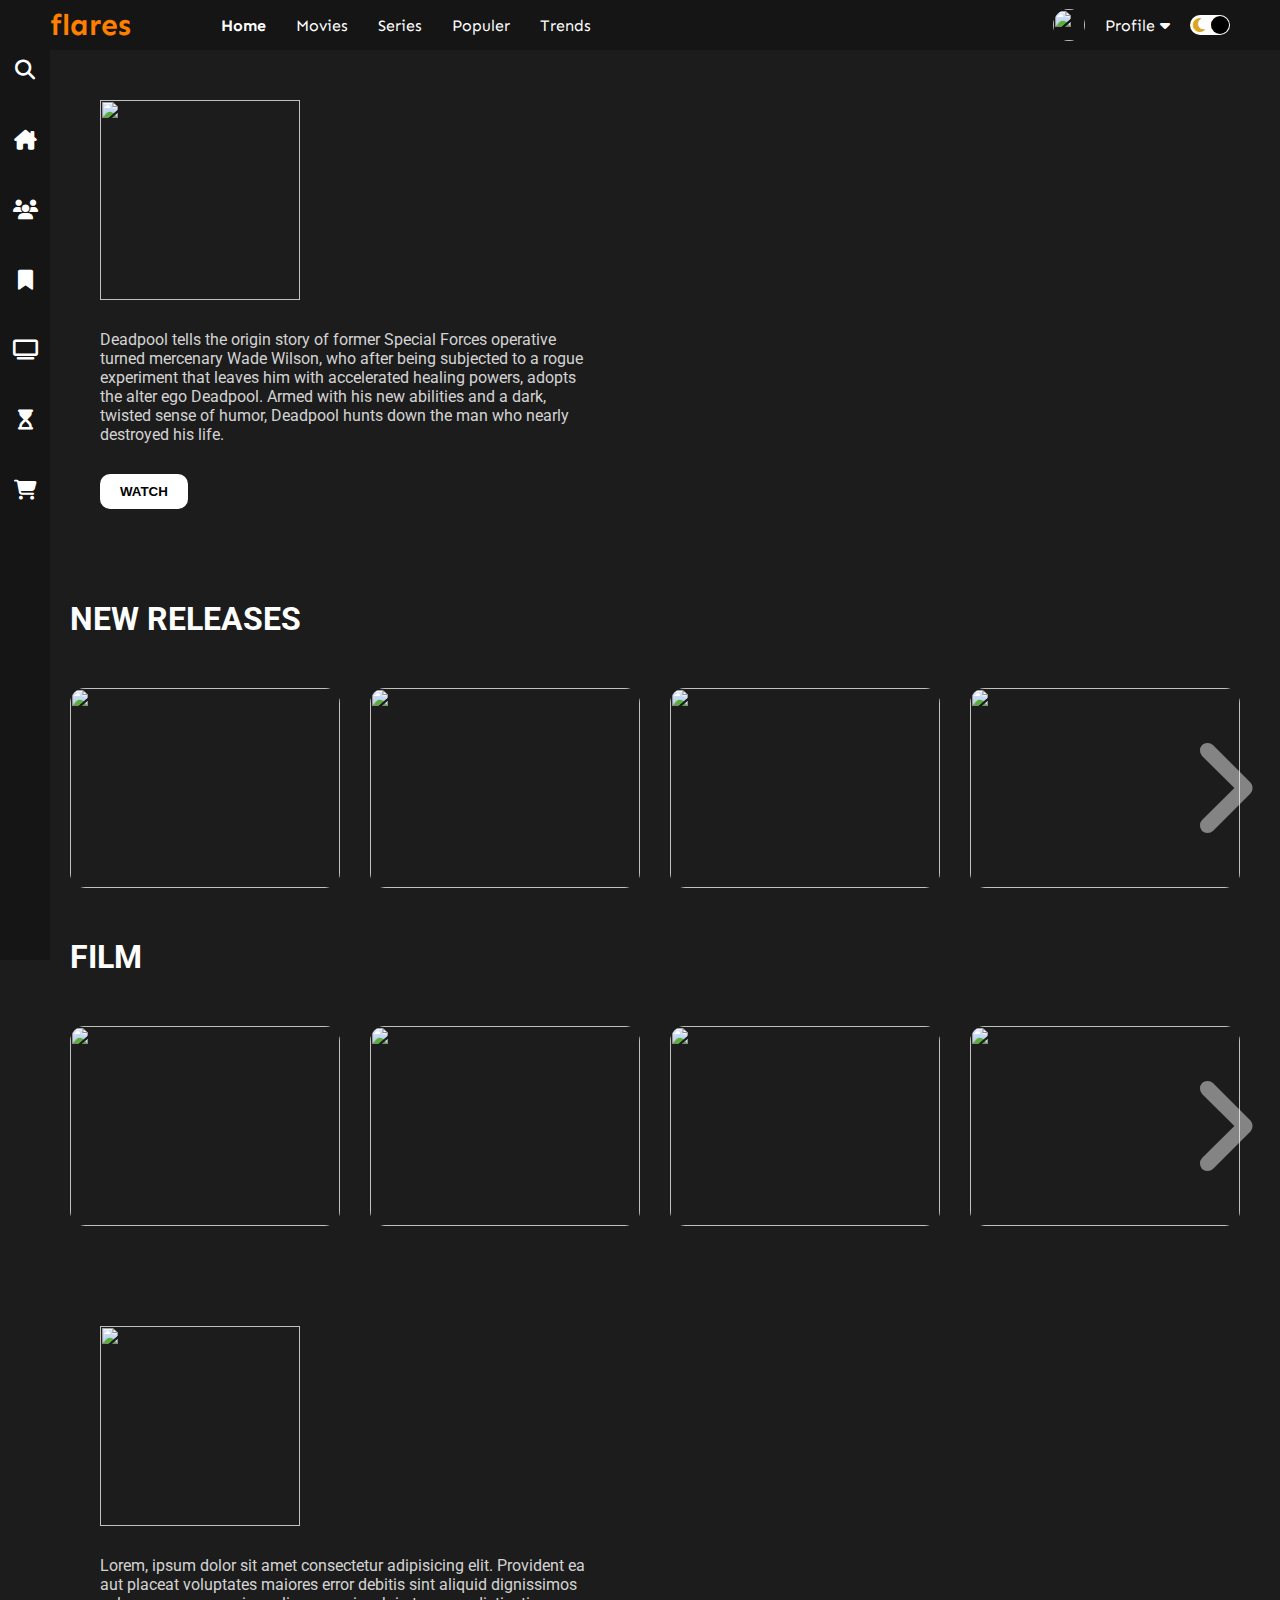
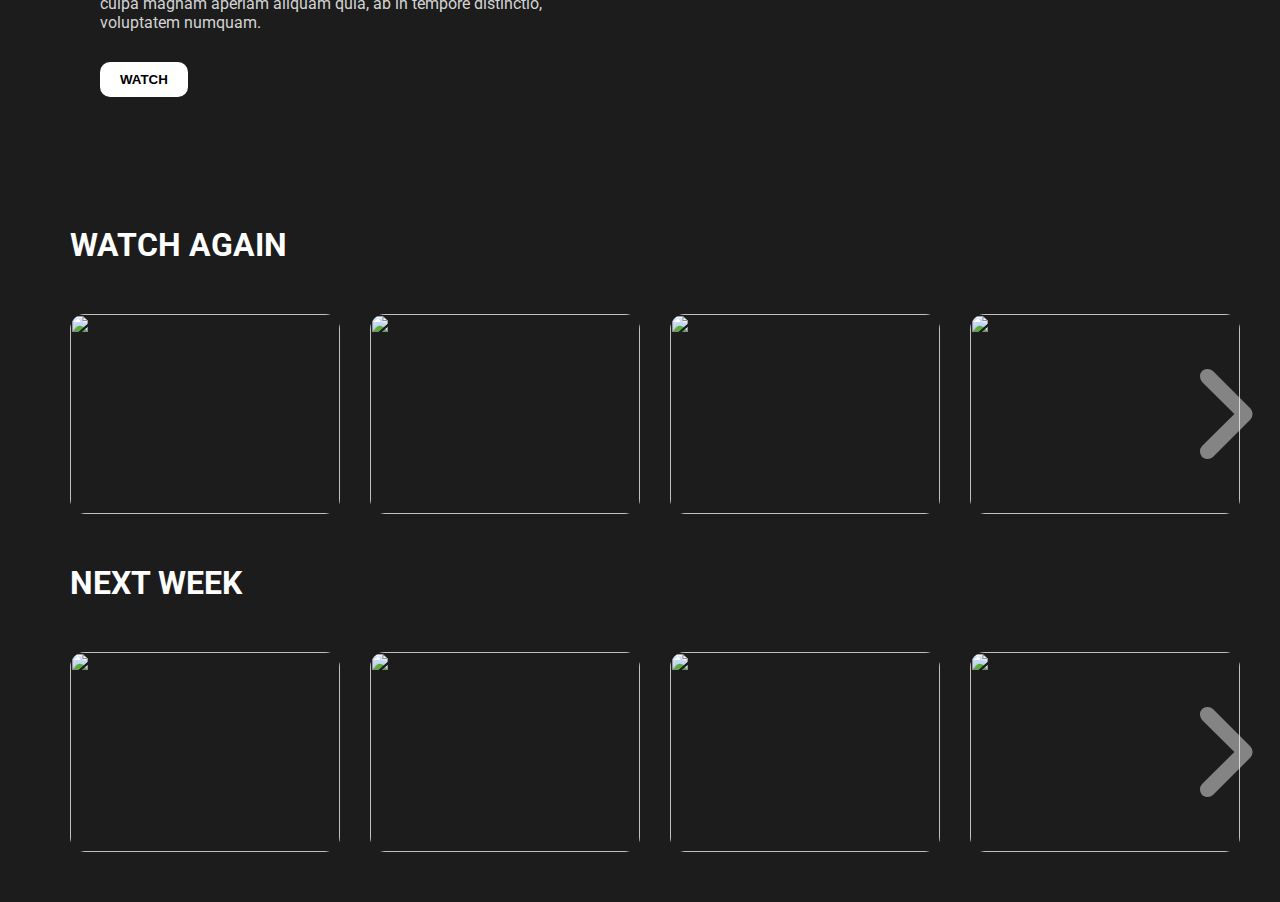
==== index.html @ 2d8d15ca "Add files via upload" ====
<html lang="en">
<head>
    <meta charset="UTF-8">
    <meta http-equiv="X-UA-Compatible" content="IE=edge">
    <meta name="viewport" content="width=device-width, initial-scale=1.0">
    <link rel="stylesheet" href="style.css">
    <link rel="preconnect" href="https://fonts.googleapis.com">
    <link 
        href="https://fonts.googleapis.com/css2?family=Roboto:wght@100;300;500;700;900&family=Sen:wght@400;700;800&display=swap" rel="stylesheet">
        <link rel="stylesheet" href="https://cdnjs.cloudflare.com/ajax/libs/font-awesome/6.1.1/css/all.min.css">
    <title>Movie Design</title>
</head>
<body>
    <div class="navbar">
        <div class="navbar-container">
            <div class="logo-container"><h1 class="logo">flares</h1></div>
            <div class="menu-container">
                <ul class="menu-list">
                    <li class="menu-list-item active">Home<li>
                    <li class="menu-list-item">Movies</li>
                    <li class="menu-list-item">Series</li>
                    <li class="menu-list-item">Populer</li>
                    <li class="menu-list-item">Trends</li>

                </ul>
            </div>
            <div class="profile-container">
                <img class="profile-picture" src="img/profile.png" alt="">
                <div class="profile-text-container">
                    <span class="profile-text">Profile</span>
                    <i class="fa-solid fa-caret-down"></i>
                </div>
                <div class="toggle">
                    <i class="fa-solid fa-moon toggle-icon"></i>
                    <i class="fa-solid fa-sun toggle-icon"></i>
                    <div class="toogle-ball"></div>
                </div>
            </div>
        </div>
    </div>

    <div class="sidebar">
        <i class="left-menu-icon fa-solid fa-magnifying-glass"></i>
        <i class="left-menu-icon fa-solid fa-house-chimney"></i>
        <i class="left-menu-icon fa-solid fa-users"></i>
        <i class="left-menu-icon fa-solid fa-bookmark"></i>
        <i class="left-menu-icon fa-solid fa-tv"></i>
        <i class="left-menu-icon fa-solid fa-hourglass-start"></i>
        <i class="left-menu-icon fa-solid fa-cart-shopping"></i>
    </div>

    <div class="container">
        <div class="content-container">
            <div class="featured-content"
            style="background: linear-gradient(to bottom, rgba(0,0,0,0), rgb(28, 28, 28)  ), url('img/f-1-1.jpg');"
            >
            <img class="featured-title" src="img/deadpool.png" alt="">
            <p class="featured-desc">Deadpool tells the origin story of former Special Forces operative turned mercenary Wade Wilson, who after being subjected to a rogue experiment that leaves him with accelerated healing powers, adopts the alter ego Deadpool. Armed with his new abilities and a dark, twisted sense of humor, Deadpool hunts down the man who nearly destroyed his life.</p>
            <button class="featured-button">WATCH</button>
            </div>
            <div class="movie-list-container">
                <h1 class="movie-list-title">NEW RELEASES</h1>
                <div class="movie-list-wrapper">
                    <div class="movie-list">
                        <div class="movie-list-item">
                            <img class="movie-list-item-img" src="img/1.jpg" alt="">
                            <span class="movie-list-item-title">Rick and Morty</span>
                            <p class="movie-list-item-desc">An animated series on adult-swim about the infinite adventures of Rick, a genius alcoholic and careless scientist, with his grandson Morty, a 14 year-old anxious boy who is not so smart. Together, they explore the infinite universes; causing mayhem and running into trouble. </p>
                            <button class="movie-list-item-button">Watch</button> 
                        </div>

                        <div class="movie-list-item">
                            <img class="movie-list-item-img" src="img/2.jpg" alt="">
                            <span class="movie-list-item-title">Her</span>
                            <p class="movie-list-item-desc">Lorem ipsum dolor sit amet consectetur adipisicing elit. Ex consectetur in, iure error nisi nulla, laboriosam magnam quas modi nesciunt doloribus molestiae nemo! </p>
                            <button class="movie-list-item-button">Watch</button> 
                        </div>

                        <div class="movie-list-item">
                            <img class="movie-list-item-img" src="img/3.jpg" alt="">
                            <span class="movie-list-item-title">Her</span>
                            <p class="movie-list-item-desc">Lorem ipsum dolor sit amet consectetur adipisicing elit. Ex consectetur in, iure error nisi nulla, laboriosam magnam quas modi nesciunt doloribus molestiae nemo! </p>
                            <button class="movie-list-item-button">Watch</button> 
                        </div>

                        <div class="movie-list-item">
                            <img class="movie-list-item-img" src="img/4.jpg" alt="">
                            <span class="movie-list-item-title">Her</span>
                            <p class="movie-list-item-desc">Lorem ipsum dolor sit amet consectetur adipisicing elit. Ex consectetur in, iure error nisi nulla, laboriosam magnam quas modi nesciunt doloribus molestiae nemo! </p>
                            <button class="movie-list-item-button">Watch</button> 
                        </div>

                        <div class="movie-list-item">
                            <img class="movie-list-item-img" src="img/5.jpg" alt="">
                            <span class="movie-list-item-title">Her</span>
                            <p class="movie-list-item-desc">Lorem ipsum dolor sit amet consectetur adipisicing elit. Ex consectetur in, iure error nisi nulla, laboriosam magnam quas modi nesciunt doloribus molestiae nemo! </p>
                            <button class="movie-list-item-button">Watch</button> 
                        </div>

                        <div class="movie-list-item">
                            <img class="movie-list-item-img" src="img/6.jpg" alt="">
                            <span class="movie-list-item-title">Her</span>
                            <p class="movie-list-item-desc">Lorem ipsum dolor sit amet consectetur adipisicing elit. Ex consectetur in, iure error nisi nulla, laboriosam magnam quas modi nesciunt doloribus molestiae nemo! </p>
                            <button class="movie-list-item-button">Watch</button> 
                        </div>

                        <div class="movie-list-item">
                            <img class="movie-list-item-img" src="img/7.jpg" alt="">
                            <span class="movie-list-item-title">Her</span>
                            <p class="movie-list-item-desc">Lorem ipsum dolor sit amet consectetur adipisicing elit. Ex consectetur in, iure error nisi nulla, laboriosam magnam quas modi nesciunt doloribus molestiae nemo! </p>
                            <button class="movie-list-item-button">Watch</button> 
                        </div>

                        <div class="movie-list-item">
                            <img class="movie-list-item-img" src="img/8.jpg" alt="">
                            <span class="movie-list-item-title">Her</span>
                            <p class="movie-list-item-desc">Lorem ipsum dolor sit amet consectetur adipisicing elit. Ex consectetur in, iure error nisi nulla, laboriosam magnam quas modi nesciunt doloribus molestiae nemo! </p>
                            <button class="movie-list-item-button">Watch</button> 
                        </div>

                        <div class="movie-list-item">
                            <img class="movie-list-item-img" src="img/9.jpg" alt="">
                            <span class="movie-list-item-title">Her</span>
                            <p class="movie-list-item-desc">Lorem ipsum dolor sit amet consectetur adipisicing elit. Ex consectetur in, iure error nisi nulla, laboriosam magnam quas modi nesciunt doloribus molestiae nemo! </p>
                            <button class="movie-list-item-button">Watch</button> 
                        </div>

                        <div class="movie-list-item">
                            <img class="movie-list-item-img" src="img/10.jpg" alt="">
                            <span class="movie-list-item-title">Her</span>
                            <p class="movie-list-item-desc">Lorem ipsum dolor sit amet consectetur adipisicing elit. Ex consectetur in, iure error nisi nulla, laboriosam magnam quas modi nesciunt doloribus molestiae nemo! </p>
                            <button class="movie-list-item-button">Watch</button> 
                        </div>

                    </div>
                    <i class="fa-solid fa-angle-right arrow"></i>
                </div>
            </div>

            <div class="movie-list-container">
                <h1 class="movie-list-title">FILM</h1>
                <div class="movie-list-wrapper">
                    <div class="movie-list">
                        <div class="movie-list-item">
                            <img class="movie-list-item-img" src="img/hp3.jpg" alt="">
                            <span class="movie-list-item-title">Her</span>
                            <p class="movie-list-item-desc">Lorem ipsum dolor sit amet consectetur adipisicing elit. Ex consectetur in, iure error nisi nulla, laboriosam magnam quas modi nesciunt doloribus molestiae nemo! </p>
                            <button class="movie-list-item-button">Watch</button> 
                        </div>

                        <div class="movie-list-item">
                            <img class="movie-list-item-img" src="img/31.jpg" alt="">
                            <span class="movie-list-item-title">Her</span>
                            <p class="movie-list-item-desc">Lorem ipsum dolor sit amet consectetur adipisicing elit. Ex consectetur in, iure error nisi nulla, laboriosam magnam quas modi nesciunt doloribus molestiae nemo! </p>
                            <button class="movie-list-item-button">Watch</button> 
                        </div>

                        <div class="movie-list-item">
                            <img class="movie-list-item-img" src="img/hp5.jpg" alt="">
                            <span class="movie-list-item-title">Her</span>
                            <p class="movie-list-item-desc">Lorem ipsum dolor sit amet consectetur adipisicing elit. Ex consectetur in, iure error nisi nulla, laboriosam magnam quas modi nesciunt doloribus molestiae nemo! </p>
                            <button class="movie-list-item-button">Watch</button> 
                        </div>

                        <div class="movie-list-item">
                            <img class="movie-list-item-img" src="img/32.jpg" alt="">
                            <span class="movie-list-item-title">Her</span>
                            <p class="movie-list-item-desc">Lorem ipsum dolor sit amet consectetur adipisicing elit. Ex consectetur in, iure error nisi nulla, laboriosam magnam quas modi nesciunt doloribus molestiae nemo! </p>
                            <button class="movie-list-item-button">Watch</button> 
                        </div>

                        <div class="movie-list-item">
                            <img class="movie-list-item-img" src="img/33.jpg" alt="">
                            <span class="movie-list-item-title">Her</span>
                            <p class="movie-list-item-desc">Lorem ipsum dolor sit amet consectetur adipisicing elit. Ex consectetur in, iure error nisi nulla, laboriosam magnam quas modi nesciunt doloribus molestiae nemo! </p>
                            <button class="movie-list-item-button">Watch</button> 
                        </div>

                        <div class="movie-list-item">
                            <img class="movie-list-item-img" src="img/30.jpg" alt="">
                            <span class="movie-list-item-title">Her</span>
                            <p class="movie-list-item-desc">Lorem ipsum dolor sit amet consectetur adipisicing elit. Ex consectetur in, iure error nisi nulla, laboriosam magnam quas modi nesciunt doloribus molestiae nemo! </p>
                            <button class="movie-list-item-button">Watch</button> 
                        </div>

                        <div class="movie-list-item">
                            <img class="movie-list-item-img" src="img/hp1.jpg" alt="">
                            <span class="movie-list-item-title">Her</span>
                            <p class="movie-list-item-desc">Lorem ipsum dolor sit amet consectetur adipisicing elit. Ex consectetur in, iure error nisi nulla, laboriosam magnam quas modi nesciunt doloribus molestiae nemo! </p>
                            <button class="movie-list-item-button">Watch</button> 
                        </div>

                        <div class="movie-list-item">
                            <img class="movie-list-item-img" src="img/hp4.jpg" alt="">
                            <span class="movie-list-item-title">Her</span>
                            <p class="movie-list-item-desc">Lorem ipsum dolor sit amet consectetur adipisicing elit. Ex consectetur in, iure error nisi nulla.</p>
                            <button class="movie-list-item-button">Watch</button> 
                        </div>

                        <div class="movie-list-item">
                            <img class="movie-list-item-img" src="img/29.jpg" alt="">
                            <span class="movie-list-item-title">Her</span>
                            <p class="movie-list-item-desc">Lorem ipsum dolor sit amet consectetur adipisicing elit. Ex consectetur in, iure error nisi nulla.</p>
                            <button class="movie-list-item-button">Watch</button> 
                        </div>

                        <div class="movie-list-item">
                            <img class="movie-list-item-img" src="img/23.jpeg" alt="">
                            <span class="movie-list-item-title">Her</span>
                            <p class="movie-list-item-desc">Lorem ipsum dolor sit amet consectetur adipisicing elit. Ex consectetur in, iure error nisi nulla.</p>
                            <button class="movie-list-item-button">Watch</button> 
                        </div>
                    </div>
                    <i class="fa-solid fa-angle-right arrow"></i>
                </div>
            </div>
            <div class="featured-content"
            style="background: linear-gradient(to bottom, rgba(0,0,0,0), rgb(28, 28, 28)  ), url('img/f-2.jpg');"
            >
            <img class="featured-title" src="img/f-t-2.png" alt="">
            <p class="featured-desc">Lorem, ipsum dolor sit amet consectetur adipisicing elit. Provident ea aut placeat voluptates maiores error debitis sint aliquid dignissimos culpa magnam aperiam aliquam quia, ab in tempore distinctio, voluptatem numquam.</p>
            <button class="featured-button">WATCH</button>
            </div>
            <div class="movie-list-container">
                <h1 class="movie-list-title">WATCH AGAIN</h1>
                <div class="movie-list-wrapper">
                    <div class="movie-list">
                        <div class="movie-list-item">
                            <img class="movie-list-item-img" src="img/11.jpg" alt="">
                            <span class="movie-list-item-title">Her</span>
                            <p class="movie-list-item-desc">Lorem ipsum dolor sit amet consectetur adipisicing elit. Ex consectetur in, iure error nisi nulla, laboriosam magnam quas modi nesciunt doloribus molestiae nemo! </p>
                            <button class="movie-list-item-button">Watch</button> 
                        </div>

                        <div class="movie-list-item">
                            <img class="movie-list-item-img" src="img/19.jpg" alt="">
                            <span class="movie-list-item-title">Her</span>
                            <p class="movie-list-item-desc">Lorem ipsum dolor sit amet consectetur adipisicing elit. Ex consectetur in, iure error nisi nulla, laboriosam magnam quas modi nesciunt doloribus molestiae nemo! </p>
                            <button class="movie-list-item-button">Watch</button> 
                        </div>

                        <div class="movie-list-item">
                            <img class="movie-list-item-img" src="img/12.jpg" alt="">
                            <span class="movie-list-item-title">Her</span>
                            <p class="movie-list-item-desc">Lorem ipsum dolor sit amet consectetur adipisicing elit. Ex consectetur in, iure error nisi nulla, laboriosam magnam quas modi nesciunt doloribus molestiae nemo! </p>
                            <button class="movie-list-item-button">Watch</button> 
                        </div>

                        <div class="movie-list-item">
                            <img class="movie-list-item-img" src="img/13.jpg" alt="">
                            <span class="movie-list-item-title">Her</span>
                            <p class="movie-list-item-desc">Lorem ipsum dolor sit amet consectetur adipisicing elit. Ex consectetur in, iure error nisi nulla, laboriosam magnam quas modi nesciunt doloribus molestiae nemo! </p>
                            <button class="movie-list-item-button">Watch</button> 
                        </div>

                        <div class="movie-list-item">
                            <img class="movie-list-item-img" src="img/14.jpg" alt="">
                            <span class="movie-list-item-title">Her</span>
                            <p class="movie-list-item-desc">Lorem ipsum dolor sit amet consectetur adipisicing elit. Ex consectetur in, iure error nisi nulla, laboriosam magnam quas modi nesciunt doloribus molestiae nemo! </p>
                            <button class="movie-list-item-button">Watch</button> 
                        </div>

                        <div class="movie-list-item">
                            <img class="movie-list-item-img" src="img/15.jpg" alt="">
                            <span class="movie-list-item-title">Her</span>
                            <p class="movie-list-item-desc">Lorem ipsum dolor sit amet consectetur adipisicing elit. Ex consectetur in, iure error nisi nulla, laboriosam magnam quas modi nesciunt doloribus molestiae nemo! </p>
                            <button class="movie-list-item-button">Watch</button> 
                        </div>

                        <div class="movie-list-item">
                            <img class="movie-list-item-img" src="img/16.jpg" alt="">
                            <span class="movie-list-item-title">Her</span>
                            <p class="movie-list-item-desc">Lorem ipsum dolor sit amet consectetur adipisicing elit. Ex consectetur in, iure error nisi nulla, laboriosam magnam quas modi nesciunt doloribus molestiae nemo! </p>
                            <button class="movie-list-item-button">Watch</button> 
                        </div>

                        <div class="movie-list-item">
                            <img class="movie-list-item-img" src="img/17.jpg" alt="">
                            <span class="movie-list-item-title">Her</span>
                            <p class="movie-list-item-desc">Lorem ipsum dolor sit amet consectetur adipisicing elit. Ex consectetur in, iure error nisi nulla, laboriosam magnam quas modi nesciunt doloribus molestiae nemo! </p>
                            <button class="movie-list-item-button">Watch</button> 
                        </div>

                        <div class="movie-list-item">
                            <img class="movie-list-item-img" src="img/18.jpg" alt="">
                            <span class="movie-list-item-title">Her</span>
                            <p class="movie-list-item-desc">Lorem ipsum dolor sit amet consectetur adipisicing elit. Ex consectetur in, iure error nisi nulla.</p>
                            <button class="movie-list-item-button">Watch</button> 
                        </div>
                    </div>
                    <i class="fa-solid fa-angle-right arrow"></i>
                </div>
            </div>

            <div class="movie-list-container">
                <h1 class="movie-list-title">NEXT WEEK</h1>
                <div class="movie-list-wrapper">
                    <div class="movie-list">
                        <div class="movie-list-item">
                            <img class="movie-list-item-img" src="img/20.jpg" alt="">
                            <span class="movie-list-item-title">Her</span>
                            <p class="movie-list-item-desc">Lorem ipsum dolor sit amet consectetur adipisicing elit. Ex consectetur in, iure error nisi nulla, laboriosam magnam quas modi nesciunt doloribus molestiae nemo! </p>
                            <button class="movie-list-item-button">Watch</button> 
                        </div>

                        <div class="movie-list-item">
                            <img class="movie-list-item-img" src="img/36.jpg" alt="">
                            <span class="movie-list-item-title">Her</span>
                            <p class="movie-list-item-desc">Lorem ipsum dolor sit amet consectetur adipisicing elit. Ex consectetur in, iure error nisi nulla, laboriosam magnam quas modi nesciunt doloribus molestiae nemo! </p>
                            <button class="movie-list-item-button">Watch</button> 
                        </div>

                        <div class="movie-list-item">
                            <img class="movie-list-item-img" src="img/24.jpg" alt="">
                            <span class="movie-list-item-title">Her</span>
                            <p class="movie-list-item-desc">Lorem ipsum dolor sit amet consectetur adipisicing elit. Ex consectetur in, iure error nisi nulla, laboriosam magnam quas modi nesciunt doloribus molestiae nemo! </p>
                            <button class="movie-list-item-button">Watch</button> 
                        </div>

                        <div class="movie-list-item">
                            <img class="movie-list-item-img" src="img/25.jpg" alt="">
                            <span class="movie-list-item-title">Her</span>
                            <p class="movie-list-item-desc">Lorem ipsum dolor sit amet consectetur adipisicing elit. Ex consectetur in, iure error nisi nulla, laboriosam magnam quas modi nesciunt doloribus molestiae nemo! </p>
                            <button class="movie-list-item-button">Watch</button> 
                        </div>

                        <div class="movie-list-item">
                            <img class="movie-list-item-img" src="img/26.jpg" alt="">
                            <span class="movie-list-item-title">Her</span>
                            <p class="movie-list-item-desc">Lorem ipsum dolor sit amet consectetur adipisicing elit. Ex consectetur in, iure error nisi nulla, laboriosam magnam quas modi nesciunt doloribus molestiae nemo! </p>
                            <button class="movie-list-item-button">Watch</button> 
                        </div>

                        <div class="movie-list-item">
                            <img class="movie-list-item-img" src="img/28.jpg" alt="">
                            <span class="movie-list-item-title">Her</span>
                            <p class="movie-list-item-desc">Lorem ipsum dolor sit amet consectetur adipisicing elit. Ex consectetur in, iure error nisi nulla, laboriosam magnam quas modi nesciunt doloribus molestiae nemo! </p>
                            <button class="movie-list-item-button">Watch</button> 
                        </div>

                        <div class="movie-list-item">
                            <img class="movie-list-item-img" src="img/simpsons.jpg" alt="">
                            <span class="movie-list-item-title">Her</span>
                            <p class="movie-list-item-desc">Lorem ipsum dolor sit amet consectetur adipisicing elit. Ex consectetur in, iure error nisi nulla, laboriosam magnam quas modi nesciunt doloribus molestiae nemo! </p>
                            <button class="movie-list-item-button">Watch</button> 
                        </div>

                        <div class="movie-list-item">
                            <img class="movie-list-item-img" src="img/35.jpg" alt="">
                            <span class="movie-list-item-title">Her</span>
                            <p class="movie-list-item-desc">Lorem ipsum dolor sit amet consectetur adipisicing elit. Ex consectetur in, iure error nisi nulla.</p>
                            <button class="movie-list-item-button">Watch</button> 
                        </div>

                        <div class="movie-list-item">
                            <img class="movie-list-item-img" src="img/21.jpg" alt="">
                            <span class="movie-list-item-title">Her</span>
                            <p class="movie-list-item-desc">Lorem ipsum dolor sit amet consectetur adipisicing elit. Ex consectetur in, iure error nisi nulla.</p>
                            <button class="movie-list-item-button">Watch</button> 
                        </div>

                        <div class="movie-list-item">
                            <img class="movie-list-item-img" src="img/34.jpg" alt="">
                            <span class="movie-list-item-title">Her</span>
                            <p class="movie-list-item-desc">Lorem ipsum dolor sit amet consectetur adipisicing elit. Ex consectetur in, iure error nisi nulla.</p>
                            <button class="movie-list-item-button">Watch</button> 
                        </div>
                    </div>
                    <i class="fa-solid fa-angle-right arrow"></i>
                </div>
            </div>

        </div>
    </div>
    <script src="app.js"></script>
</body>
</html>
---- style.css ----
*{
    margin: 0;
}

body{
    font-family: 'Roboto', sans-serif;
}

.navbar{
    width: 100%;
    height: 50px;
    background-color: #151515;
}

.navbar-container{
    display: flex;
    align-items: center;
    padding: 0 50px;
    height: 100%;
    color: white;
    font-family: 'Sen', sans-serif;
}

.logo-container{
    flex: 1;
}

.logo{
    font-size: 30px;
    color: rgb(255, 127, 0);
}

.menu-container{
    flex: 6;
}

.menu-list{
    display: flex;
    list-style: none;
}

.menu-list-item{
    margin-right: 30px;
}

.menu-list-item.active{
    font-weight: bold;
}

.profile-container{
    flex: 2;
    display: flex;
    align-items: center;
    justify-content: flex-end;
}

.profile-text-container{
    margin: 0 20px;
}
.profile-picture{
    width: 32px;
    height: 32px;
    border-radius: 50%;
    object-fit: cover;
}

.toggle{
    width: 40px;
    height: 20px;
    background-color: white;
    border-radius: 30px;
    display: flex;
    align-items: center;
    justify-content: space-around ;
    position: relative;
}

.toggle-icon {
    color: goldenrod;
}

.toogle-ball{
    width: 18px;
    height: 18px;
    background-color: black;
    position: absolute;
    right: 1px;
    border-radius: 50%;
    cursor: pointer;
    transition: 1s ease all;
}

.sidebar{
    width: 50px;
    height: 100%;
    background-color: #151515;
    position: fixed;
    top: 0;
    display: flex;
    flex-direction: column;
    align-items: center;
    padding-top: 60px;
}

.left-menu-icon{
    color: white;
    font-size: 20px;
    margin-bottom: 50px;
}

.container{
    background-color: rgb(28, 28, 28) ;
    min-height: calc(100vh - 50px);
    color: white;
}

.content-container{
    margin-left: 50px;
}

.featured-content{
    height: 50vh;
    padding: 50px;
}

.featured-title{
    width: 200px;
}

.featured-desc{
    width: 500px;
    color: lightgray;
    margin:30px 0;
}

.featured-button{
    background-color: rgb(255, 255, 255);
    color: rgb(0, 0, 0);
    padding: 10px 20px;
    border-radius: 10px;
    border: none;
    outline: none;
    font-weight: bold;
}

.movie-list-container{
    padding: 0 20px;
}

.movie-list-wrapper{
    position: relative;
    overflow: hidden;
}

.movie-list{
    display: flex;
    align-items: center;
    height: 300px;
    transform: translateX(0);
    transition: all 1s ease-in-out;
}

.movie-list-item{
    margin-right: 30px;
    position: relative;
}

.movie-list-item:hover .movie-list-item-img{
    transform: scale(1.2);
    margin: 0 30px;
    opacity: 0.5;
}

.movie-list-item:hover .movie-list-item-title,
.movie-list-item:hover .movie-list-item-desc,
.movie-list-item:hover .movie-list-item-button{
    opacity: 1;
}

.movie-list-item-img{
    transition: all 1s ease-in-out;
    width: 270px;
    height: 200px;
    object-fit: cover;
    border-radius: 15px;
}

.movie-list-item-title{
    padding: 0 10px;
    font-size: 32px;
    font-weight: bold;
    position: absolute;
    top: -5px;
    left: 30px;
    opacity: 0;
    transition: 1s all ease-in-out;
}

.movie-list-item-desc{
    background-color: rgba(171, 171, 171, 0.344) ;
    padding: 10px;
    font-size: 14px;
    position: absolute;
    top: 35px;
    left: 50px;
    width: 230px;
    opacity: 0; 
    transition: 1s all ease-in-out;
    border-radius: 10px;
}

.movie-list-item-button{
    padding: 10px;
    background-color: rgba(34, 139, 34, 0.714);
    color: white;
    border-radius: 5px;
    outline: none;
    border: no,;
    cursor: pointer;
    position: absolute;
    bottom: -18px;
    left: 210px;
    opacity: 0;
    transition: 1s all ease-in-out;
}

.arrow{
    font-size: 120px;
    position: absolute;
    top: 90px;
    right: 0;
    color: rgb(235, 235, 235);
    opacity: .5;
    cursor: pointer;
}

.container.active{
    background-color: white;
}

.movie-list-title.active{
    color: black;
}

.navbar-container.active{
    background-color: white;

    color: black;
}

.sidebar.active{
    background-color: white;
}

.left-menu-icon.active{
    color: black;
}

.toggle.active{
    background-color: black;
}

.toggle-ball.active{
    background-color: white;
    transform: translateX(-20px);
 }

 @media only screen and (max-width: 940px){
     .menu-container{
         display: none;
     }
 }
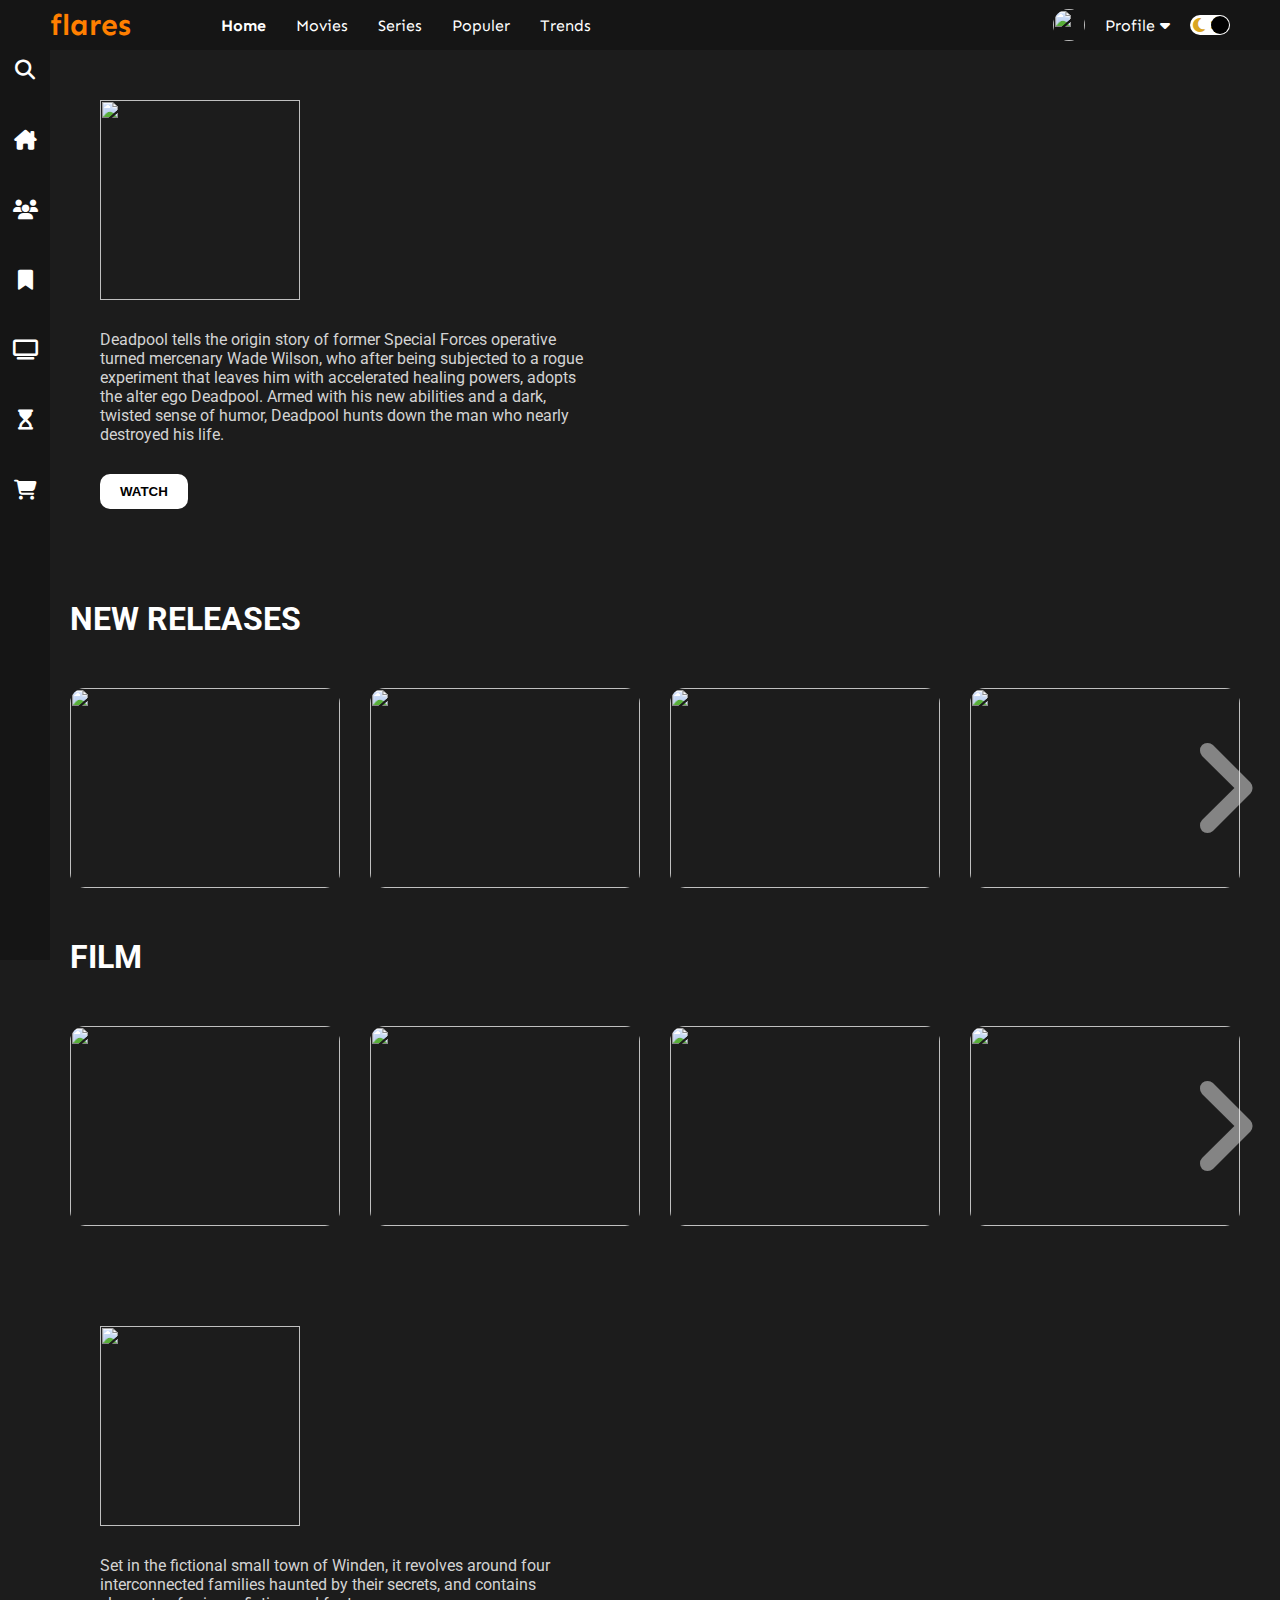
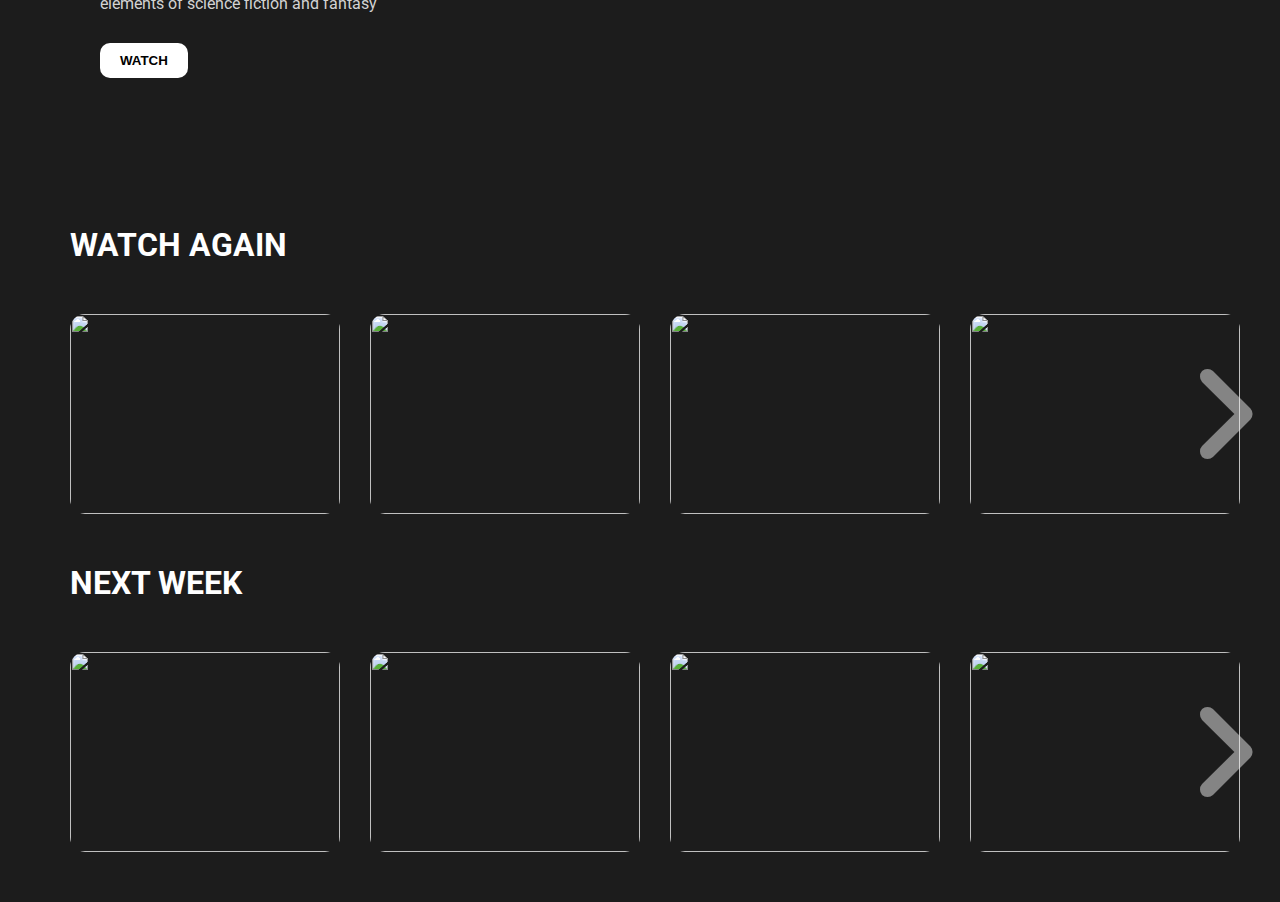
==== commit d7fd486c: "Add files via upload" ====
--- a/index.html
+++ b/index.html
@@ -63,73 +63,59 @@
                 <div class="movie-list-wrapper">
                     <div class="movie-list">
                         <div class="movie-list-item">
-                            <img class="movie-list-item-img" src="img/1.jpg" alt="">
+                            <img class="movie-list-item-img" src="img/rick and morty.jpg" alt="">
                             <span class="movie-list-item-title">Rick and Morty</span>
                             <p class="movie-list-item-desc">An animated series on adult-swim about the infinite adventures of Rick, a genius alcoholic and careless scientist, with his grandson Morty, a 14 year-old anxious boy who is not so smart. Together, they explore the infinite universes; causing mayhem and running into trouble. </p>
-                            <button class="movie-list-item-button">Watch</button> 
-                        </div>
-
-                        <div class="movie-list-item">
-                            <img class="movie-list-item-img" src="img/2.jpg" alt="">
-                            <span class="movie-list-item-title">Her</span>
-                            <p class="movie-list-item-desc">Lorem ipsum dolor sit amet consectetur adipisicing elit. Ex consectetur in, iure error nisi nulla, laboriosam magnam quas modi nesciunt doloribus molestiae nemo! </p>
-                            <button class="movie-list-item-button">Watch</button> 
-                        </div>
-
-                        <div class="movie-list-item">
-                            <img class="movie-list-item-img" src="img/3.jpg" alt="">
-                            <span class="movie-list-item-title">Her</span>
-                            <p class="movie-list-item-desc">Lorem ipsum dolor sit amet consectetur adipisicing elit. Ex consectetur in, iure error nisi nulla, laboriosam magnam quas modi nesciunt doloribus molestiae nemo! </p>
-                            <button class="movie-list-item-button">Watch</button> 
-                        </div>
-
-                        <div class="movie-list-item">
-                            <img class="movie-list-item-img" src="img/4.jpg" alt="">
-                            <span class="movie-list-item-title">Her</span>
-                            <p class="movie-list-item-desc">Lorem ipsum dolor sit amet consectetur adipisicing elit. Ex consectetur in, iure error nisi nulla, laboriosam magnam quas modi nesciunt doloribus molestiae nemo! </p>
-                            <button class="movie-list-item-button">Watch</button> 
-                        </div>
-
-                        <div class="movie-list-item">
-                            <img class="movie-list-item-img" src="img/5.jpg" alt="">
-                            <span class="movie-list-item-title">Her</span>
-                            <p class="movie-list-item-desc">Lorem ipsum dolor sit amet consectetur adipisicing elit. Ex consectetur in, iure error nisi nulla, laboriosam magnam quas modi nesciunt doloribus molestiae nemo! </p>
-                            <button class="movie-list-item-button">Watch</button> 
-                        </div>
-
-                        <div class="movie-list-item">
-                            <img class="movie-list-item-img" src="img/6.jpg" alt="">
-                            <span class="movie-list-item-title">Her</span>
-                            <p class="movie-list-item-desc">Lorem ipsum dolor sit amet consectetur adipisicing elit. Ex consectetur in, iure error nisi nulla, laboriosam magnam quas modi nesciunt doloribus molestiae nemo! </p>
-                            <button class="movie-list-item-button">Watch</button> 
-                        </div>
-
-                        <div class="movie-list-item">
-                            <img class="movie-list-item-img" src="img/7.jpg" alt="">
-                            <span class="movie-list-item-title">Her</span>
-                            <p class="movie-list-item-desc">Lorem ipsum dolor sit amet consectetur adipisicing elit. Ex consectetur in, iure error nisi nulla, laboriosam magnam quas modi nesciunt doloribus molestiae nemo! </p>
-                            <button class="movie-list-item-button">Watch</button> 
-                        </div>
-
-                        <div class="movie-list-item">
-                            <img class="movie-list-item-img" src="img/8.jpg" alt="">
-                            <span class="movie-list-item-title">Her</span>
-                            <p class="movie-list-item-desc">Lorem ipsum dolor sit amet consectetur adipisicing elit. Ex consectetur in, iure error nisi nulla, laboriosam magnam quas modi nesciunt doloribus molestiae nemo! </p>
-                            <button class="movie-list-item-button">Watch</button> 
-                        </div>
-
-                        <div class="movie-list-item">
-                            <img class="movie-list-item-img" src="img/9.jpg" alt="">
-                            <span class="movie-list-item-title">Her</span>
-                            <p class="movie-list-item-desc">Lorem ipsum dolor sit amet consectetur adipisicing elit. Ex consectetur in, iure error nisi nulla, laboriosam magnam quas modi nesciunt doloribus molestiae nemo! </p>
-                            <button class="movie-list-item-button">Watch</button> 
-                        </div>
-
-                        <div class="movie-list-item">
-                            <img class="movie-list-item-img" src="img/10.jpg" alt="">
-                            <span class="movie-list-item-title">Her</span>
-                            <p class="movie-list-item-desc">Lorem ipsum dolor sit amet consectetur adipisicing elit. Ex consectetur in, iure error nisi nulla, laboriosam magnam quas modi nesciunt doloribus molestiae nemo! </p>
-                            <button class="movie-list-item-button">Watch</button> 
+                            <button class="movie-list-item-button">WATCH</button> 
+                        </div>
+
+                        <div class="movie-list-item">
+                            <img class="movie-list-item-img" src="img/2 broke girls.jpg" alt="">
+                            <span class="movie-list-item-title">2 Broke Girls</span>
+                            <p class="movie-list-item-desc">Comedy about the unlikely friendship that develops between two very different young women who meet waitressing at a diner in trendy Williamsburg, Brooklyn, and form a bond over one day owning their own successful cupcake business. Only one thing stands in their way–they’re broke.</p>
+                            <button class="movie-list-item-button">WATCH</button> 
+                        </div>
+
+                        <div class="movie-list-item">
+                            <img class="movie-list-item-img" src="img/Vikings.jpg" alt="">
+                            <span class="movie-list-item-title">Vikings</span>
+                            <p class="movie-list-item-desc">This gritty drama charts the exploits of Viking hero Ragnar Lothbrok as he extends the Norse reach by challenging an unfit leader who lacks vision. </p>
+                            <button class="movie-list-item-button">WATCH</button> 
+                        </div>
+
+                        <div class="movie-list-item">
+                            <img class="movie-list-item-img" src="img/Gilmore Girls.jpg" alt="">
+                            <span class="movie-list-item-title">Gilmore Girls</span>
+                            <p class="movie-list-item-desc">Set in the charming town of Stars Hollow, Connecticut, the series follows the captivating lives of Lorelai and Rory Gilmore, a mother/daughter pair who have a relationship most people only dream of. </p>
+                            <button class="movie-list-item-button">WATCH</button> 
+                        </div>
+
+                        <div class="movie-list-item">
+                            <img class="movie-list-item-img" src="img/Friends.jpg" alt="">
+                            <span class="movie-list-item-title">Friends</span>
+                            <p class="movie-list-item-desc">This hit sitcom follows the merry misadventures of six 20-something pals as they navigate the pitfalls of work, life and love in 1990s Manhattan. </p>
+                            <button class="movie-list-item-button">WATCH</button> 
+                        </div>
+
+                        <div class="movie-list-item">
+                            <img class="movie-list-item-img" src="img/The Crown.jpg" alt="">
+                            <span class="movie-list-item-title">The Crown</span>
+                            <p class="movie-list-item-desc">Follows the political rivalries and romance of Queen Elizabeth II's reign and the events that shaped the second half of the twentieth century. </p>
+                            <button class="movie-list-item-button">WATCH</button> 
+                        </div>
+
+                        <div class="movie-list-item">
+                            <img class="movie-list-item-img" src="img/Teen Wolf.jpg" alt="">
+                            <span class="movie-list-item-title">Teen Wolf</span>
+                            <p class="movie-list-item-desc">Scott's a non-athletic, socially awkward high school sophomore...but a single wolf bite changes everything. Now he's the popular star of his lacrosse team and dating the new girl in town. But Scott's "new" abilities also pull him into the middle of a war between werewolves and werewolf hunters. </p>
+                            <button class="movie-list-item-button">WATCH</button> 
+                        </div>
+
+                        <div class="movie-list-item">
+                            <img class="movie-list-item-img" src="img/he Vampire Diaries.jpg" alt="">
+                            <span class="movie-list-item-title">The Vampire Diaries</span>
+                            <p class="movie-list-item-desc">The story of two vampire brothers obsessed with the same girl, who bears a striking resemblance to the beautiful but ruthless vampire they knew and loved in 1864. </p>
+                            <button class="movie-list-item-button">WATCH</button> 
                         </div>
 
                     </div>
@@ -142,83 +128,83 @@
                 <div class="movie-list-wrapper">
                     <div class="movie-list">
                         <div class="movie-list-item">
-                            <img class="movie-list-item-img" src="img/hp3.jpg" alt="">
-                            <span class="movie-list-item-title">Her</span>
-                            <p class="movie-list-item-desc">Lorem ipsum dolor sit amet consectetur adipisicing elit. Ex consectetur in, iure error nisi nulla, laboriosam magnam quas modi nesciunt doloribus molestiae nemo! </p>
-                            <button class="movie-list-item-button">Watch</button> 
-                        </div>
-
-                        <div class="movie-list-item">
-                            <img class="movie-list-item-img" src="img/31.jpg" alt="">
-                            <span class="movie-list-item-title">Her</span>
-                            <p class="movie-list-item-desc">Lorem ipsum dolor sit amet consectetur adipisicing elit. Ex consectetur in, iure error nisi nulla, laboriosam magnam quas modi nesciunt doloribus molestiae nemo! </p>
-                            <button class="movie-list-item-button">Watch</button> 
-                        </div>
-
-                        <div class="movie-list-item">
-                            <img class="movie-list-item-img" src="img/hp5.jpg" alt="">
-                            <span class="movie-list-item-title">Her</span>
-                            <p class="movie-list-item-desc">Lorem ipsum dolor sit amet consectetur adipisicing elit. Ex consectetur in, iure error nisi nulla, laboriosam magnam quas modi nesciunt doloribus molestiae nemo! </p>
-                            <button class="movie-list-item-button">Watch</button> 
-                        </div>
-
-                        <div class="movie-list-item">
-                            <img class="movie-list-item-img" src="img/32.jpg" alt="">
-                            <span class="movie-list-item-title">Her</span>
-                            <p class="movie-list-item-desc">Lorem ipsum dolor sit amet consectetur adipisicing elit. Ex consectetur in, iure error nisi nulla, laboriosam magnam quas modi nesciunt doloribus molestiae nemo! </p>
-                            <button class="movie-list-item-button">Watch</button> 
-                        </div>
-
-                        <div class="movie-list-item">
-                            <img class="movie-list-item-img" src="img/33.jpg" alt="">
-                            <span class="movie-list-item-title">Her</span>
-                            <p class="movie-list-item-desc">Lorem ipsum dolor sit amet consectetur adipisicing elit. Ex consectetur in, iure error nisi nulla, laboriosam magnam quas modi nesciunt doloribus molestiae nemo! </p>
-                            <button class="movie-list-item-button">Watch</button> 
-                        </div>
-
-                        <div class="movie-list-item">
-                            <img class="movie-list-item-img" src="img/30.jpg" alt="">
-                            <span class="movie-list-item-title">Her</span>
-                            <p class="movie-list-item-desc">Lorem ipsum dolor sit amet consectetur adipisicing elit. Ex consectetur in, iure error nisi nulla, laboriosam magnam quas modi nesciunt doloribus molestiae nemo! </p>
-                            <button class="movie-list-item-button">Watch</button> 
-                        </div>
-
-                        <div class="movie-list-item">
-                            <img class="movie-list-item-img" src="img/hp1.jpg" alt="">
-                            <span class="movie-list-item-title">Her</span>
-                            <p class="movie-list-item-desc">Lorem ipsum dolor sit amet consectetur adipisicing elit. Ex consectetur in, iure error nisi nulla, laboriosam magnam quas modi nesciunt doloribus molestiae nemo! </p>
-                            <button class="movie-list-item-button">Watch</button> 
-                        </div>
-
-                        <div class="movie-list-item">
-                            <img class="movie-list-item-img" src="img/hp4.jpg" alt="">
-                            <span class="movie-list-item-title">Her</span>
-                            <p class="movie-list-item-desc">Lorem ipsum dolor sit amet consectetur adipisicing elit. Ex consectetur in, iure error nisi nulla.</p>
-                            <button class="movie-list-item-button">Watch</button> 
-                        </div>
-
-                        <div class="movie-list-item">
-                            <img class="movie-list-item-img" src="img/29.jpg" alt="">
-                            <span class="movie-list-item-title">Her</span>
-                            <p class="movie-list-item-desc">Lorem ipsum dolor sit amet consectetur adipisicing elit. Ex consectetur in, iure error nisi nulla.</p>
-                            <button class="movie-list-item-button">Watch</button> 
-                        </div>
-
-                        <div class="movie-list-item">
-                            <img class="movie-list-item-img" src="img/23.jpeg" alt="">
-                            <span class="movie-list-item-title">Her</span>
-                            <p class="movie-list-item-desc">Lorem ipsum dolor sit amet consectetur adipisicing elit. Ex consectetur in, iure error nisi nulla.</p>
-                            <button class="movie-list-item-button">Watch</button> 
+                            <img class="movie-list-item-img" src="img/harry potter and the goblet of fire.jpg" alt="">
+                            <span class="movie-list-item-title">Harry Potter 4</span>
+                            <p class="movie-list-item-desc">When Harry Potter's name emerges from the Goblet of Fire, he becomes a competitor in a grueling battle for glory among three wizarding schools - the Triwizard Tournament. </p>
+                            <button class="movie-list-item-button">WATCH</button> 
+                        </div>
+
+                        <div class="movie-list-item">
+                            <img class="movie-list-item-img" src="img/New Moon.jpg" alt="">
+                            <span class="movie-list-item-title">New Moon</span>
+                            <p class="movie-list-item-desc">The second film in the TWILIGHT franchise. Separated from Edward, Bella begins a friendship with werewolf Jacob Black (Taylor Lautner) that leads her even deeper into the supernatural. </p>
+                            <button class="movie-list-item-button">WATCH</button> 
+                        </div>
+
+                        <div class="movie-list-item">
+                            <img class="movie-list-item-img" src="img/harry potter and the order of the phoenix.jpg" alt="">
+                            <span class="movie-list-item-title">Harry Potter 5</span>
+                            <p class="movie-list-item-desc">Lord Voldemort has returned, but the Ministry of Magic is doing everything it can to keep the wizarding world from knowing the truth</p>
+                            <button class="movie-list-item-button">WATCH</button> 
+                        </div>
+
+                        <div class="movie-list-item">
+                            <img class="movie-list-item-img" src="img/Breaking Dawn I.jpg" alt="">
+                            <span class="movie-list-item-title">Breaking Dawn I</span>
+                            <p class="movie-list-item-desc">Experience THE TWILIGHT SAGA: BREAKING DAWN - PART 1 like never before with the extended edition, featuring over eight minutes of new and extended scenes added by Director Bill Condon. </p>
+                            <button class="movie-list-item-button">WATCH</button> 
+                        </div>
+
+                        <div class="movie-list-item">
+                            <img class="movie-list-item-img" src="img/Breaking Dawn II.jpg" alt="">
+                            <span class="movie-list-item-title">Breaking Dawn II</span>
+                            <p class="movie-list-item-desc">The birth of Bella and Edward’s child ignites forces that threaten to destroy them all as tensions build toward all-out war in the thrilling conclusion to the epic phenomenon.</p>
+                            <button class="movie-list-item-button">WATCH</button> 
+                        </div>
+
+                        <div class="movie-list-item">
+                            <img class="movie-list-item-img" src="img/Twilight.jpg" alt="">
+                            <span class="movie-list-item-title">Twilight</span>
+                            <p class="movie-list-item-desc">The first film in the TWILIGHT franchise. Two hearts, two fates and two worlds - human and vampire - collide when Bella (Kristen Stewart) and Edward (Robert Pattinson) fall in love. </p>
+                            <button class="movie-list-item-button">WATCH</button> 
+                        </div>
+
+                        <div class="movie-list-item">
+                            <img class="movie-list-item-img" src="img/harry potter and the chamber of secrets.webp" alt="">
+                            <span class="movie-list-item-title">Harry Potter 2</span>
+                            <p class="movie-list-item-desc">Harry returns to Hogwarts, still famous and a hero, when strange things start to happen... people are turning to stone and no-one knows what, or who, is doing it </p>
+                            <button class="movie-list-item-button">WATCH</button> 
+                        </div>
+
+                        <div class="movie-list-item">
+                            <img class="movie-list-item-img" src="img/Harry Potter and the Prisoner of Azkaban.jpg" alt="">
+                            <span class="movie-list-item-title">Harry Potter 3</span>
+                            <p class="movie-list-item-desc">In Harry Potter and the Prisoner of Azkaban, Harry, Ron and Hermione return for their third year at Hogwarts, where they are forced to face escaped prisoner, Sirius Black.</p>
+                            <button class="movie-list-item-button">WATCH</button> 
+                        </div>
+
+                        <div class="movie-list-item">
+                            <img class="movie-list-item-img" src="img/Eclipse.jpg" alt="">
+                            <span class="movie-list-item-title">Eclipse</span>
+                            <p class="movie-list-item-desc">The third film in the TWILIGHT franchise. Torn between Edward and Jacob, Bella must also confront a vengeful vampire and a string of grisly murders that terrorize Seattle.</p>
+                            <button class="movie-list-item-button">WATCH</button> 
+                        </div>
+
+                        <div class="movie-list-item">
+                            <img class="movie-list-item-img" src="img/Star Wars - The Force Awakens.jpeg" alt="">
+                            <span class="movie-list-item-title"> The Force Awakens </span>
+                            <p class="movie-list-item-desc"> As a new threat to the galaxy rises,Rey,a desert scavenger,and Finn,an ex-stormtrooper,must join Han Solo and Chewbacca to search for the one hope of restoring peace.Experience the motion picture event of a generation in The Force Awakens</p>
+                            <button class="movie-list-item-button">WATCH</button> 
                         </div>
                     </div>
                     <i class="fa-solid fa-angle-right arrow"></i>
                 </div>
             </div>
             <div class="featured-content"
-            style="background: linear-gradient(to bottom, rgba(0,0,0,0), rgb(28, 28, 28)  ), url('img/f-2.jpg');"
+            style="background: linear-gradient(to bottom, rgba(0,0,0,0), rgb(28, 28, 28)  ), url('img/dark.jpg');"
             >
-            <img class="featured-title" src="img/f-t-2.png" alt="">
-            <p class="featured-desc">Lorem, ipsum dolor sit amet consectetur adipisicing elit. Provident ea aut placeat voluptates maiores error debitis sint aliquid dignissimos culpa magnam aperiam aliquam quia, ab in tempore distinctio, voluptatem numquam.</p>
+            <img class="featured-title" src="img/Dark.png" alt="">
+            <p class="featured-desc">Set in the fictional small town of Winden, it revolves around four interconnected families haunted by their secrets, and contains elements of science fiction and fantasy</p>
             <button class="featured-button">WATCH</button>
             </div>
             <div class="movie-list-container">
@@ -226,66 +212,66 @@
                 <div class="movie-list-wrapper">
                     <div class="movie-list">
                         <div class="movie-list-item">
-                            <img class="movie-list-item-img" src="img/11.jpg" alt="">
-                            <span class="movie-list-item-title">Her</span>
-                            <p class="movie-list-item-desc">Lorem ipsum dolor sit amet consectetur adipisicing elit. Ex consectetur in, iure error nisi nulla, laboriosam magnam quas modi nesciunt doloribus molestiae nemo! </p>
-                            <button class="movie-list-item-button">Watch</button> 
-                        </div>
-
-                        <div class="movie-list-item">
-                            <img class="movie-list-item-img" src="img/19.jpg" alt="">
-                            <span class="movie-list-item-title">Her</span>
-                            <p class="movie-list-item-desc">Lorem ipsum dolor sit amet consectetur adipisicing elit. Ex consectetur in, iure error nisi nulla, laboriosam magnam quas modi nesciunt doloribus molestiae nemo! </p>
-                            <button class="movie-list-item-button">Watch</button> 
-                        </div>
-
-                        <div class="movie-list-item">
-                            <img class="movie-list-item-img" src="img/12.jpg" alt="">
-                            <span class="movie-list-item-title">Her</span>
-                            <p class="movie-list-item-desc">Lorem ipsum dolor sit amet consectetur adipisicing elit. Ex consectetur in, iure error nisi nulla, laboriosam magnam quas modi nesciunt doloribus molestiae nemo! </p>
-                            <button class="movie-list-item-button">Watch</button> 
-                        </div>
-
-                        <div class="movie-list-item">
-                            <img class="movie-list-item-img" src="img/13.jpg" alt="">
-                            <span class="movie-list-item-title">Her</span>
-                            <p class="movie-list-item-desc">Lorem ipsum dolor sit amet consectetur adipisicing elit. Ex consectetur in, iure error nisi nulla, laboriosam magnam quas modi nesciunt doloribus molestiae nemo! </p>
-                            <button class="movie-list-item-button">Watch</button> 
-                        </div>
-
-                        <div class="movie-list-item">
-                            <img class="movie-list-item-img" src="img/14.jpg" alt="">
-                            <span class="movie-list-item-title">Her</span>
-                            <p class="movie-list-item-desc">Lorem ipsum dolor sit amet consectetur adipisicing elit. Ex consectetur in, iure error nisi nulla, laboriosam magnam quas modi nesciunt doloribus molestiae nemo! </p>
-                            <button class="movie-list-item-button">Watch</button> 
-                        </div>
-
-                        <div class="movie-list-item">
-                            <img class="movie-list-item-img" src="img/15.jpg" alt="">
-                            <span class="movie-list-item-title">Her</span>
-                            <p class="movie-list-item-desc">Lorem ipsum dolor sit amet consectetur adipisicing elit. Ex consectetur in, iure error nisi nulla, laboriosam magnam quas modi nesciunt doloribus molestiae nemo! </p>
-                            <button class="movie-list-item-button">Watch</button> 
-                        </div>
-
-                        <div class="movie-list-item">
-                            <img class="movie-list-item-img" src="img/16.jpg" alt="">
-                            <span class="movie-list-item-title">Her</span>
-                            <p class="movie-list-item-desc">Lorem ipsum dolor sit amet consectetur adipisicing elit. Ex consectetur in, iure error nisi nulla, laboriosam magnam quas modi nesciunt doloribus molestiae nemo! </p>
-                            <button class="movie-list-item-button">Watch</button> 
-                        </div>
-
-                        <div class="movie-list-item">
-                            <img class="movie-list-item-img" src="img/17.jpg" alt="">
-                            <span class="movie-list-item-title">Her</span>
-                            <p class="movie-list-item-desc">Lorem ipsum dolor sit amet consectetur adipisicing elit. Ex consectetur in, iure error nisi nulla, laboriosam magnam quas modi nesciunt doloribus molestiae nemo! </p>
-                            <button class="movie-list-item-button">Watch</button> 
-                        </div>
-
-                        <div class="movie-list-item">
-                            <img class="movie-list-item-img" src="img/18.jpg" alt="">
-                            <span class="movie-list-item-title">Her</span>
-                            <p class="movie-list-item-desc">Lorem ipsum dolor sit amet consectetur adipisicing elit. Ex consectetur in, iure error nisi nulla.</p>
-                            <button class="movie-list-item-button">Watch</button> 
+                            <img class="movie-list-item-img" src="img/Line Of Duty.jpg" alt="">
+                            <span class="movie-list-item-title">Line Of Duty</span>
+                            <p class="movie-list-item-desc">Set in the fictional anti-corruption police unit AC-12, "Line of Duty" is a cat-and-mouse thriller that takes a probing look into modern policing and corruption. </p>
+                            <button class="movie-list-item-button">WATCH</button> 
+                        </div>
+
+                        <div class="movie-list-item">
+                            <img class="movie-list-item-img" src="img/Game Of Thrones.jpg" alt="">
+                            <span class="movie-list-item-title">Game Of Thrones</span>
+                            <p class="movie-list-item-desc">While the Lannisters' hold on the Iron Throne remains intact in Season 4, they face many threats--Stannis Baratheon; the 'Red Viper of Dorne,' Daenerys Targaryen--while the Night's Watch faces Mance Rayder's wildlings...and the dreaded White Walkers </p>
+                            <button class="movie-list-item-button">WATCH</button> 
+                        </div>
+
+                        <div class="movie-list-item">
+                            <img class="movie-list-item-img" src="img/simpsons.jpg" alt="">
+                            <span class="movie-list-item-title">Simpsons</span>
+                            <p class="movie-list-item-desc">The Simpsons are the perfect animated TV family -- Perfectly outrageous! the typical american family, complete with a dad who yells, a mom who nags, and three kids who get blamed for everything. </p>
+                            <button class="movie-list-item-button">WATCH</button> 
+                        </div>
+
+                        <div class="movie-list-item">
+                            <img class="movie-list-item-img" src="img/The Hunger Games 1.jpg" alt="">
+                            <span class="movie-list-item-title">The Hunger Games 1</span>
+                            <p class="movie-list-item-desc">Based on the best-selling book, 16-year-old Katniss (Jennifer Lawrence) volunteers to take her younger sister's place in the Hunger Games </p>
+                            <button class="movie-list-item-button">WATCH</button> 
+                        </div>
+
+                        <div class="movie-list-item">
+                            <img class="movie-list-item-img" src="img/The Hunger Games Mockingjay Part 2.jpg" alt="">
+                            <span class="movie-list-item-title">The Hunger Games 4</span>
+                            <p class="movie-list-item-desc">Jennifer Lawrence stars as Katniss Everdeen, who began her journey fighting to survive the brutal Hunger Games, and rose to lead the rebellion against Panem's tyrannical president (Donald Sutherland). </p>
+                            <button class="movie-list-item-button">WATCH</button> 
+                        </div>
+
+                        <div class="movie-list-item">
+                            <img class="movie-list-item-img" src="img/Oblivion.jpg" alt="">
+                            <span class="movie-list-item-title">Oblivion</span>
+                            <p class="movie-list-item-desc">HD. Tom Cruise faces a frightening truth about his existence while completing a mission on an uninhabited Earth in 2077. </p>
+                            <button class="movie-list-item-button">WATCH</button> 
+                        </div>
+
+                        <div class="movie-list-item">
+                            <img class="movie-list-item-img" src="img/Aquaman.jpg" alt="">
+                            <span class="movie-list-item-title">Aquaman</span>
+                            <p class="movie-list-item-desc">“Aquaman” reveals the origin story of half-human, half-Atlantean Arthur Curry and takes him on the journey of his lifetime-to discover if he is worthy of who he was born to be…a king.</p>
+                            <button class="movie-list-item-button">WATCH</button> 
+                        </div>
+
+                        <div class="movie-list-item">
+                            <img class="movie-list-item-img" src="img/Iron Man I.jpg" alt="">
+                            <span class="movie-list-item-title">Iron Man I</span>
+                            <p class="movie-list-item-desc">After surviving an unexpected attack in enemy territory, jet-setting industrialist Tony Stark builds a high-tech suit of armor and vows to protect the world as Iron Man </p>
+                            <button class="movie-list-item-button">WATCH</button> 
+                        </div>
+
+                        <div class="movie-list-item">
+                            <img class="movie-list-item-img" src="img/Fairy Tail  Dragon Cry.jpg" alt="">
+                            <span class="movie-list-item-title">Fairy Tail:Dragon Cry</span>
+                            <p class="movie-list-item-desc">Enter the Dragon Cry, a magic staff rumored to have the power to destroy the world. ItвЂ™s been stolen, but luckily, the task of recovering the Dragon Cry is the perfect job for the wizards of Fairy TailвЂ”Natsu, Lucy, Erza, Gray, Wendy, and the cats!</p>
+                            <button class="movie-list-item-button">WATCH</button> 
                         </div>
                     </div>
                     <i class="fa-solid fa-angle-right arrow"></i>
@@ -297,73 +283,75 @@
                 <div class="movie-list-wrapper">
                     <div class="movie-list">
                         <div class="movie-list-item">
-                            <img class="movie-list-item-img" src="img/20.jpg" alt="">
-                            <span class="movie-list-item-title">Her</span>
-                            <p class="movie-list-item-desc">Lorem ipsum dolor sit amet consectetur adipisicing elit. Ex consectetur in, iure error nisi nulla, laboriosam magnam quas modi nesciunt doloribus molestiae nemo! </p>
-                            <button class="movie-list-item-button">Watch</button> 
-                        </div>
-
-                        <div class="movie-list-item">
-                            <img class="movie-list-item-img" src="img/36.jpg" alt="">
-                            <span class="movie-list-item-title">Her</span>
-                            <p class="movie-list-item-desc">Lorem ipsum dolor sit amet consectetur adipisicing elit. Ex consectetur in, iure error nisi nulla, laboriosam magnam quas modi nesciunt doloribus molestiae nemo! </p>
-                            <button class="movie-list-item-button">Watch</button> 
-                        </div>
-
-                        <div class="movie-list-item">
-                            <img class="movie-list-item-img" src="img/24.jpg" alt="">
-                            <span class="movie-list-item-title">Her</span>
-                            <p class="movie-list-item-desc">Lorem ipsum dolor sit amet consectetur adipisicing elit. Ex consectetur in, iure error nisi nulla, laboriosam magnam quas modi nesciunt doloribus molestiae nemo! </p>
-                            <button class="movie-list-item-button">Watch</button> 
-                        </div>
-
-                        <div class="movie-list-item">
-                            <img class="movie-list-item-img" src="img/25.jpg" alt="">
-                            <span class="movie-list-item-title">Her</span>
-                            <p class="movie-list-item-desc">Lorem ipsum dolor sit amet consectetur adipisicing elit. Ex consectetur in, iure error nisi nulla, laboriosam magnam quas modi nesciunt doloribus molestiae nemo! </p>
-                            <button class="movie-list-item-button">Watch</button> 
-                        </div>
-
-                        <div class="movie-list-item">
-                            <img class="movie-list-item-img" src="img/26.jpg" alt="">
-                            <span class="movie-list-item-title">Her</span>
-                            <p class="movie-list-item-desc">Lorem ipsum dolor sit amet consectetur adipisicing elit. Ex consectetur in, iure error nisi nulla, laboriosam magnam quas modi nesciunt doloribus molestiae nemo! </p>
-                            <button class="movie-list-item-button">Watch</button> 
-                        </div>
-
-                        <div class="movie-list-item">
-                            <img class="movie-list-item-img" src="img/28.jpg" alt="">
-                            <span class="movie-list-item-title">Her</span>
-                            <p class="movie-list-item-desc">Lorem ipsum dolor sit amet consectetur adipisicing elit. Ex consectetur in, iure error nisi nulla, laboriosam magnam quas modi nesciunt doloribus molestiae nemo! </p>
-                            <button class="movie-list-item-button">Watch</button> 
-                        </div>
-
-                        <div class="movie-list-item">
-                            <img class="movie-list-item-img" src="img/simpsons.jpg" alt="">
-                            <span class="movie-list-item-title">Her</span>
-                            <p class="movie-list-item-desc">Lorem ipsum dolor sit amet consectetur adipisicing elit. Ex consectetur in, iure error nisi nulla, laboriosam magnam quas modi nesciunt doloribus molestiae nemo! </p>
-                            <button class="movie-list-item-button">Watch</button> 
-                        </div>
-
-                        <div class="movie-list-item">
-                            <img class="movie-list-item-img" src="img/35.jpg" alt="">
-                            <span class="movie-list-item-title">Her</span>
-                            <p class="movie-list-item-desc">Lorem ipsum dolor sit amet consectetur adipisicing elit. Ex consectetur in, iure error nisi nulla.</p>
-                            <button class="movie-list-item-button">Watch</button> 
-                        </div>
-
-                        <div class="movie-list-item">
-                            <img class="movie-list-item-img" src="img/21.jpg" alt="">
-                            <span class="movie-list-item-title">Her</span>
-                            <p class="movie-list-item-desc">Lorem ipsum dolor sit amet consectetur adipisicing elit. Ex consectetur in, iure error nisi nulla.</p>
-                            <button class="movie-list-item-button">Watch</button> 
-                        </div>
-
-                        <div class="movie-list-item">
-                            <img class="movie-list-item-img" src="img/34.jpg" alt="">
-                            <span class="movie-list-item-title">Her</span>
-                            <p class="movie-list-item-desc">Lorem ipsum dolor sit amet consectetur adipisicing elit. Ex consectetur in, iure error nisi nulla.</p>
-                            <button class="movie-list-item-button">Watch</button> 
+                            <img class="movie-list-item-img" src="img/1917.jpg" alt="">
+                            <span class="movie-list-item-title">1917</span>
+                            <p class="movie-list-item-desc">When the British army receives vital intel about German battle plans, two British corporals are sent across enemy lines in a race to deliver the message in time and prevent 1,600 men from blindly walking into an attack. </p>
+                            <button class="movie-list-item-button">WATCH</button> 
+                        </div>
+
+                        <div class="movie-list-item">
+                            <img class="movie-list-item-img" src="img/Storm.jpg" alt="">
+                            <span class="movie-list-item-title">Storm</span>
+                            <p class="movie-list-item-desc">When his father is arrested for printing a forbidden letter written by controversial reformer Martin Luther,12yo Storm escapes with the original. On the run from authorities,Storm finds unexpected help from Maria,a young girl who lives in the city's underground tunnels.In a race against time,Storm tries to save his father from execution&get the letter into safe hands.
+                            </p>
+                            <button class="movie-list-item-button">WATCH</button> 
+                        </div>
+
+                        <div class="movie-list-item">
+                            <img class="movie-list-item-img" src="img/Due Date.jpg" alt="">
+                            <span class="movie-list-item-title">Due Date</span>
+                            <p class="movie-list-item-desc">HD. Robert Downey Jr. and Zach Galifianakis are an unlikely duo on the road to Los Angeles in this winning comedy. </p>
+                            <button class="movie-list-item-button">WATCH</button> 
+                        </div>
+
+                        <div class="movie-list-item">
+                            <img class="movie-list-item-img" src="img/The Truman Show.jpg" alt="">
+                            <span class="movie-list-item-title">The Truman Show</span>
+                            <p class="movie-list-item-desc">
+                                A man discovers his whole life is actually a reality TV show. </p>
+                            <button class="movie-list-item-button">WATCH</button> 
+                        </div>
+
+                        <div class="movie-list-item">
+                            <img class="movie-list-item-img" src="img/Kick-Ass 2.jpg" alt="">
+                            <span class="movie-list-item-title">Kick-Ass 2</span>
+                            <p class="movie-list-item-desc">Kick-Ass & Hit Girl team up to defeat an evil league of super-villains led by the former Red Mist. Starring Aaron Taylor-Johnson, Chloë Grace Moretz, Christopher Mintz-Plasse and Jim Carrey. </p>
+                            <button class="movie-list-item-button">WATCH</button> 
+                        </div>
+
+                        <div class="movie-list-item">
+                            <img class="movie-list-item-img" src="img/The Hobbit An Unexpected Journey.jpg" alt="">
+                            <span class="movie-list-item-title">The Hobbit : 1</span>
+                            <p class="movie-list-item-desc">The adventure follows Bilbo Baggins, who is swept into an epic quest to reclaim Erebor with the help of Gandalf the Grey and 13 Dwarves led by the legendary warrior Thorin Oakenshield. </p>
+                            <button class="movie-list-item-button">WATCH</button> 
+                        </div>
+
+                        <div class="movie-list-item">
+                            <img class="movie-list-item-img" src="img/Spider-Man No Way Home.jpg" alt="">
+                            <span class="movie-list-item-title">SpiderMa-No Way Home</span>
+                            <p class="movie-list-item-desc"><br>When Dr. Strange's spell to restore Spider-Man's identity goes awry, Peter is forced to overcome his greatest challenge yet. </p>
+                            <button class="movie-list-item-button">WATCH</button> 
+                        </div>
+
+                        <div class="movie-list-item">
+                            <img class="movie-list-item-img" src="img/Spider-Man Homecoming.jpg" alt="">
+                            <span class="movie-list-item-title">SpiderMa-Homecoming</span>
+                            <p class="movie-list-item-desc"><br>Spider-Man [Tom Holland] begins to navigate his new identity as the web-slinging super hero under the watchful eye of his mentor Tony Stark.</p>
+                            <button class="movie-list-item-button">WATCH</button> 
+                        </div>
+
+                        <div class="movie-list-item">
+                            <img class="movie-list-item-img" src="img/Titanic.jpg" alt="">
+                            <span class="movie-list-item-title">Titanic</span>
+                            <p class="movie-list-item-desc">Two young lovers find one another on the maiden voyage of the "unsinkable" R.M.S. Titanic. But when the luxury liner collides with an iceberg in the frigid North Atlantic, their love affair becomes a thrilling race for survival.</p>
+                            <button class="movie-list-item-button">WATCH</button> 
+                        </div>
+
+                        <div class="movie-list-item">
+                            <img class="movie-list-item-img" src="img/The Emoji Movie.jpg.jpg" alt="">
+                            <span class="movie-list-item-title">The Emoji Movie</span>
+                            <p class="movie-list-item-desc">Discover the secret world inside your phone where all the emojis live. Three emoji friends go on an epic “app-venture” to save Textopolis!</p>
+                            <button class="movie-list-item-button">WATCH</button> 
                         </div>
                     </div>
                     <i class="fa-solid fa-angle-right arrow"></i>
--- a/style.css
+++ b/style.css
@@ -187,22 +187,22 @@
 
 .movie-list-item-title{
     padding: 0 10px;
-    font-size: 32px;
+    font-size: 30px;
     font-weight: bold;
     position: absolute;
-    top: -5px;
-    left: 30px;
+    top: -10px;
+    left: 20px;
     opacity: 0;
     transition: 1s all ease-in-out;
 }
 
 .movie-list-item-desc{
-    background-color: rgba(171, 171, 171, 0.344) ;
+    background-color: rgba(197, 197, 197, 0.218) ;
     padding: 10px;
-    font-size: 14px;
-    position: absolute;
-    top: 35px;
-    left: 50px;
+    font-size: 13.5px;
+    position: absolute;
+    top: 30px;
+    left: 40px;
     width: 230px;
     opacity: 0; 
     transition: 1s all ease-in-out;
@@ -218,7 +218,7 @@
     border: no,;
     cursor: pointer;
     position: absolute;
-    bottom: -18px;
+    bottom: -13px;
     left: 210px;
     opacity: 0;
     transition: 1s all ease-in-out;
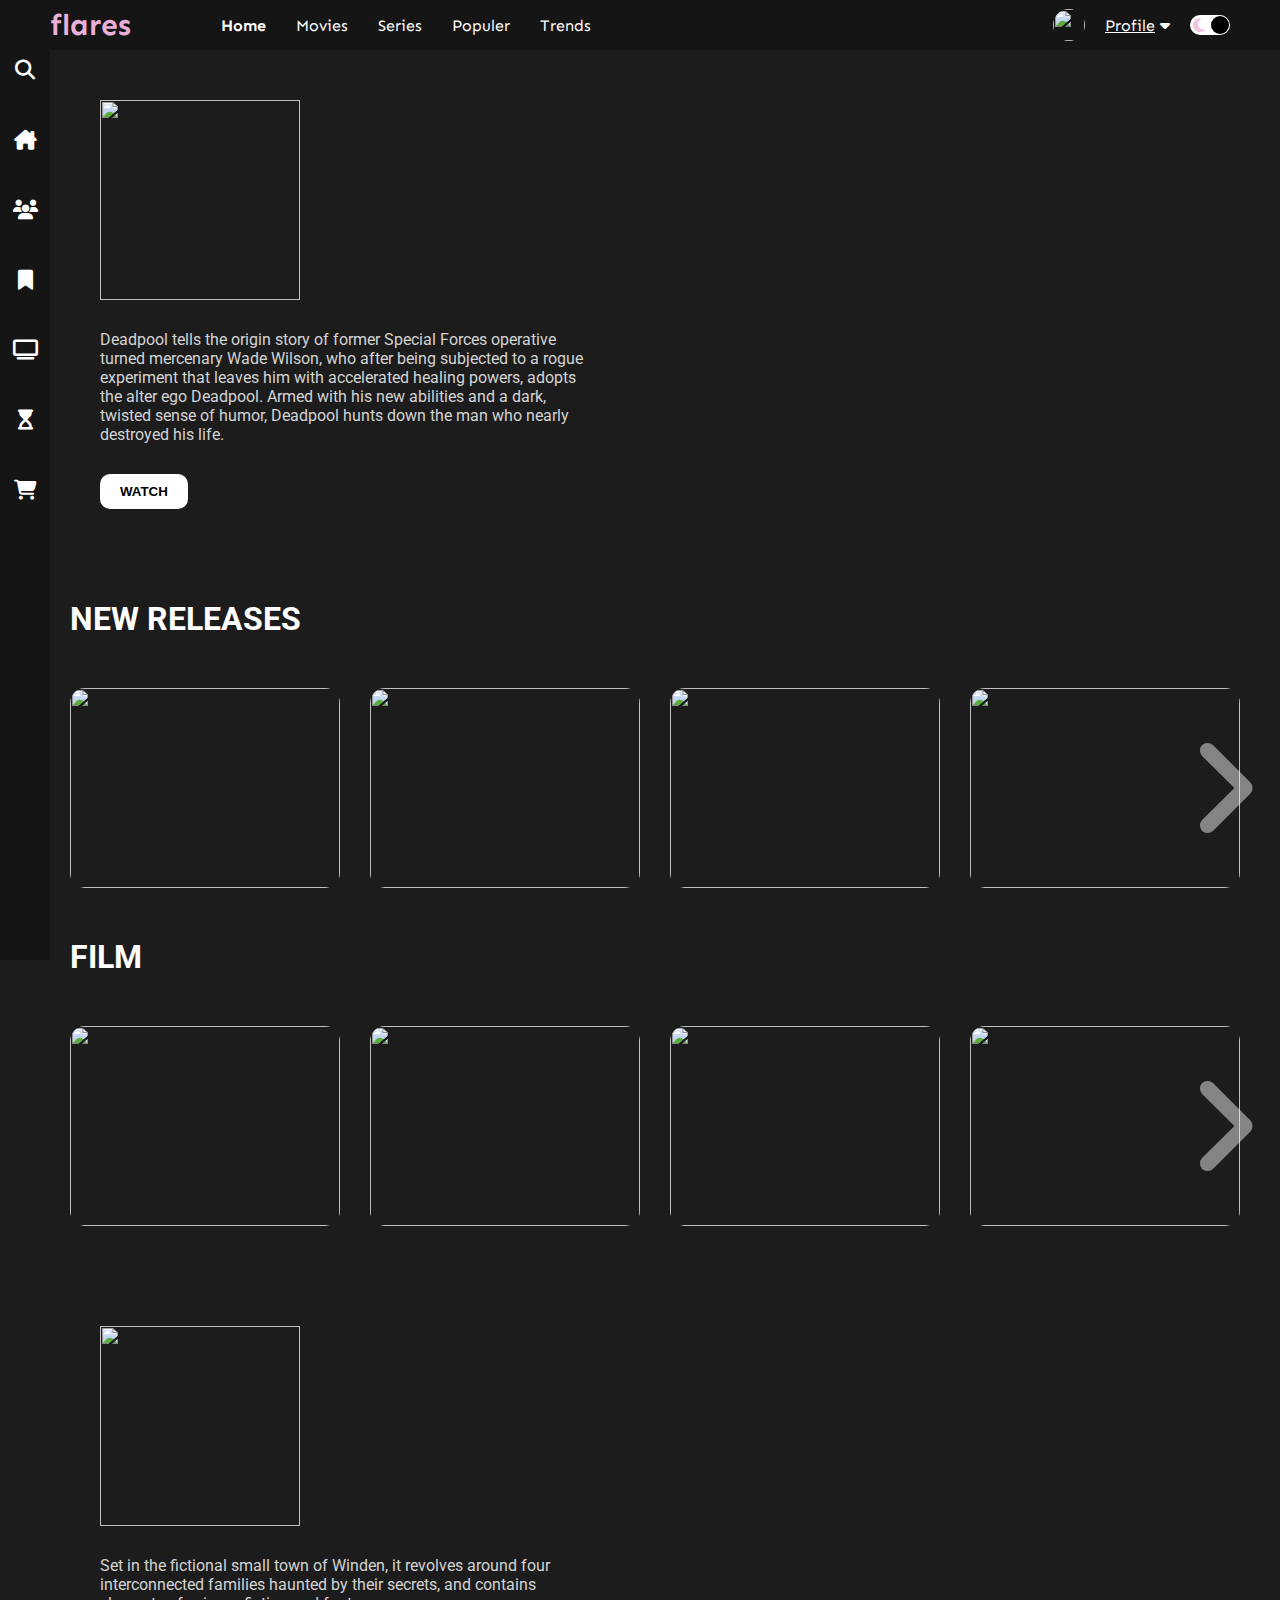
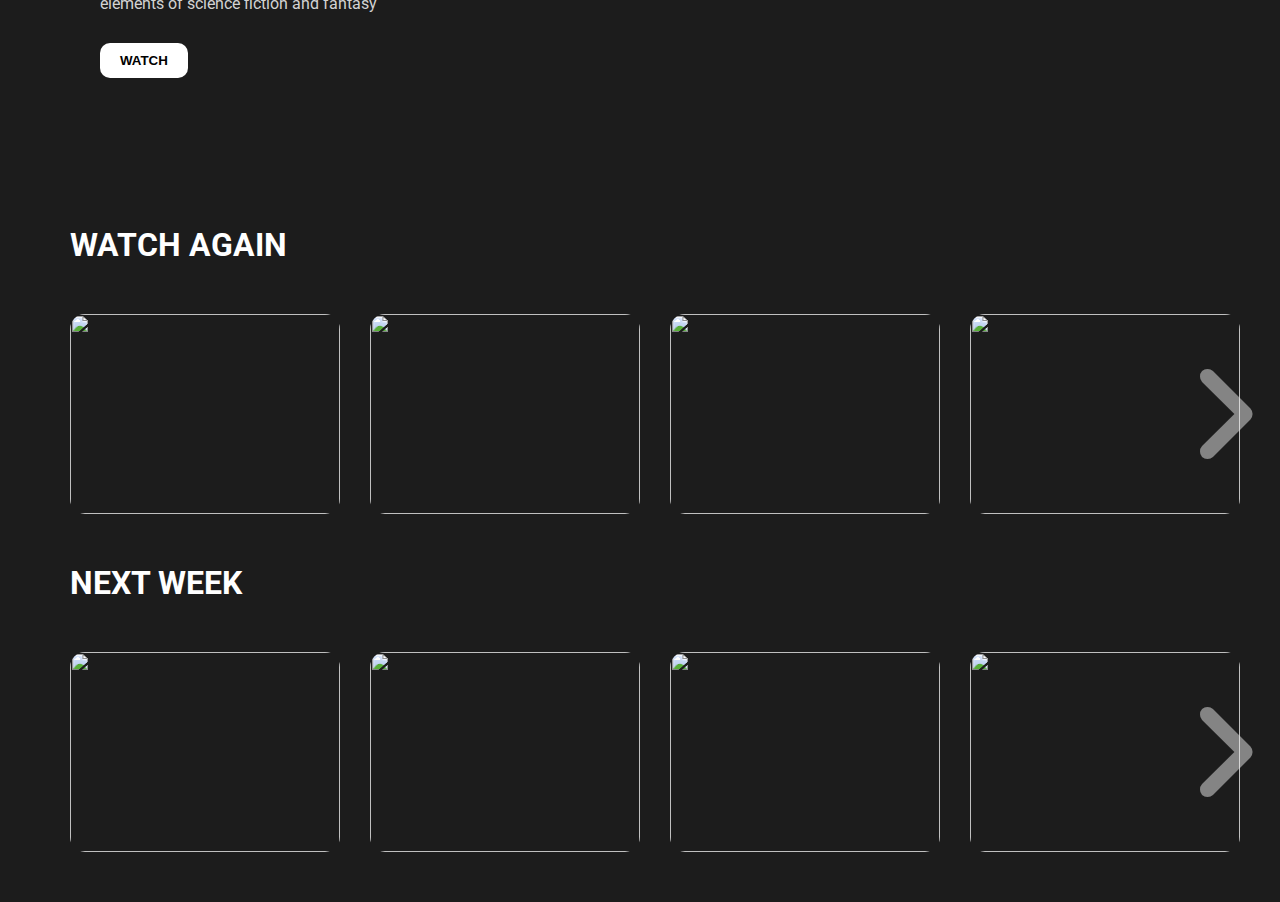
==== commit 54279e01: "Add files via upload" ====
--- a/index.html
+++ b/index.html
@@ -25,9 +25,11 @@
                 </ul>
             </div>
             <div class="profile-container">
-                <img class="profile-picture" src="img/profile.png" alt="">
+                <img class="profile-picture" src="img/profile.png" alt="" >
                 <div class="profile-text-container">
-                    <span class="profile-text">Profile</span>
+                    <span class="profile-text">
+                        <a href="profile.html" style="color: white;" class="login">Profile</a>
+                    </span>
                     <i class="fa-solid fa-caret-down"></i>
                 </div>
                 <div class="toggle">
@@ -58,12 +60,13 @@
             <p class="featured-desc">Deadpool tells the origin story of former Special Forces operative turned mercenary Wade Wilson, who after being subjected to a rogue experiment that leaves him with accelerated healing powers, adopts the alter ego Deadpool. Armed with his new abilities and a dark, twisted sense of humor, Deadpool hunts down the man who nearly destroyed his life.</p>
             <button class="featured-button">WATCH</button>
             </div>
+            
             <div class="movie-list-container">
                 <h1 class="movie-list-title">NEW RELEASES</h1>
                 <div class="movie-list-wrapper">
                     <div class="movie-list">
                         <div class="movie-list-item">
-                            <img class="movie-list-item-img" src="img/rick and morty.jpg" alt="">
+                            <img class="movie-list-item-img" src="img/Rick And Morty.jpg" alt="">
                             <span class="movie-list-item-title">Rick and Morty</span>
                             <p class="movie-list-item-desc">An animated series on adult-swim about the infinite adventures of Rick, a genius alcoholic and careless scientist, with his grandson Morty, a 14 year-old anxious boy who is not so smart. Together, they explore the infinite universes; causing mayhem and running into trouble. </p>
                             <button class="movie-list-item-button">WATCH</button> 
@@ -348,7 +351,7 @@
                         </div>
 
                         <div class="movie-list-item">
-                            <img class="movie-list-item-img" src="img/The Emoji Movie.jpg.jpg" alt="">
+                            <img class="movie-list-item-img" src="img/The Emoji Movie.jpg" alt="">
                             <span class="movie-list-item-title">The Emoji Movie</span>
                             <p class="movie-list-item-desc">Discover the secret world inside your phone where all the emojis live. Three emoji friends go on an epic “app-venture” to save Textopolis!</p>
                             <button class="movie-list-item-button">WATCH</button> 
--- a/style.css
+++ b/style.css
@@ -27,7 +27,7 @@
 
 .logo{
     font-size: 30px;
-    color: rgb(255, 127, 0);
+    color: #eab0d9;
 }
 
 .menu-container{
@@ -76,7 +76,7 @@
 }
 
 .toggle-icon {
-    color: goldenrod;
+    color: #f1c6de;
 }
 
 .toogle-ball{
@@ -142,6 +142,15 @@
     outline: none;
     font-weight: bold;
 }
+.featured-button:hover{
+    background-color: #f1c6dede;
+}
+
+.featured-button:active{
+    background-color: #feb477de;
+    box-shadow: 0 5px #f7e8f0de;
+    transform: translateY(4px);
+}
 
 .movie-list-container{
     padding: 0 20px;
@@ -210,18 +219,33 @@
 }
 
 .movie-list-item-button{
-    padding: 10px;
-    background-color: rgba(34, 139, 34, 0.714);
-    color: white;
-    border-radius: 5px;
+    display: inline-block;
+    padding: 7px 10px;
+    font-size: 13px;
+    cursor: pointer;
+    text-align: center;
+    text-decoration: none;
     outline: none;
-    border: no,;
-    cursor: pointer;
+    font-weight: bold;
+    color: rgba(0, 0, 0, 0.781);
+    background-color: rgba(255, 255, 255, 0.626);
+    border: none;
+    border-radius: 10px;
     position: absolute;
     bottom: -13px;
     left: 210px;
     opacity: 0;
-    transition: 1s all ease-in-out;
+    box-shadow: 0 5px rgba(49, 49, 49, 0.914);
+}
+
+.movie-list-item-button:hover{
+    background-color: #f1c6dede;
+}
+
+.movie-list-item-button:active{
+    background-color: #feb477de;
+    box-shadow: 0 5px #f7e8f0de;
+    transform: translateY(4px);
 }
 
 .arrow{
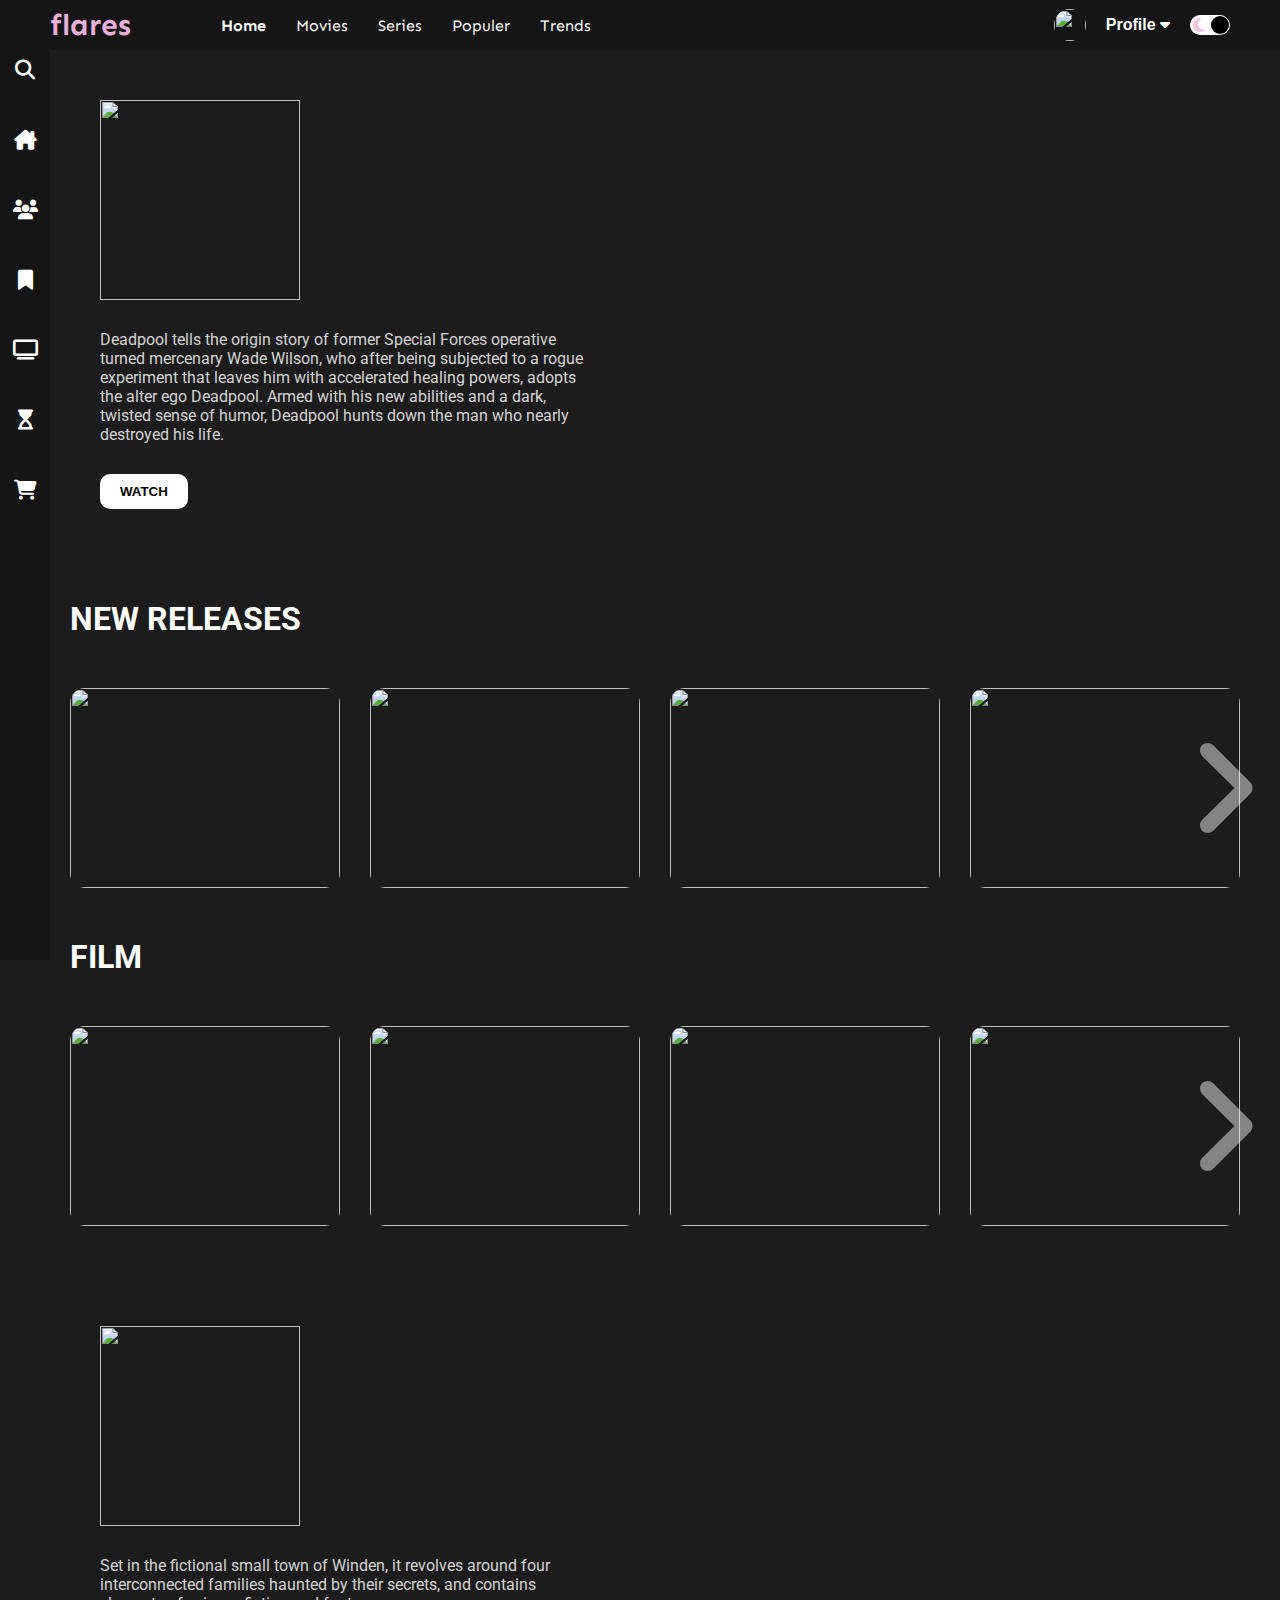
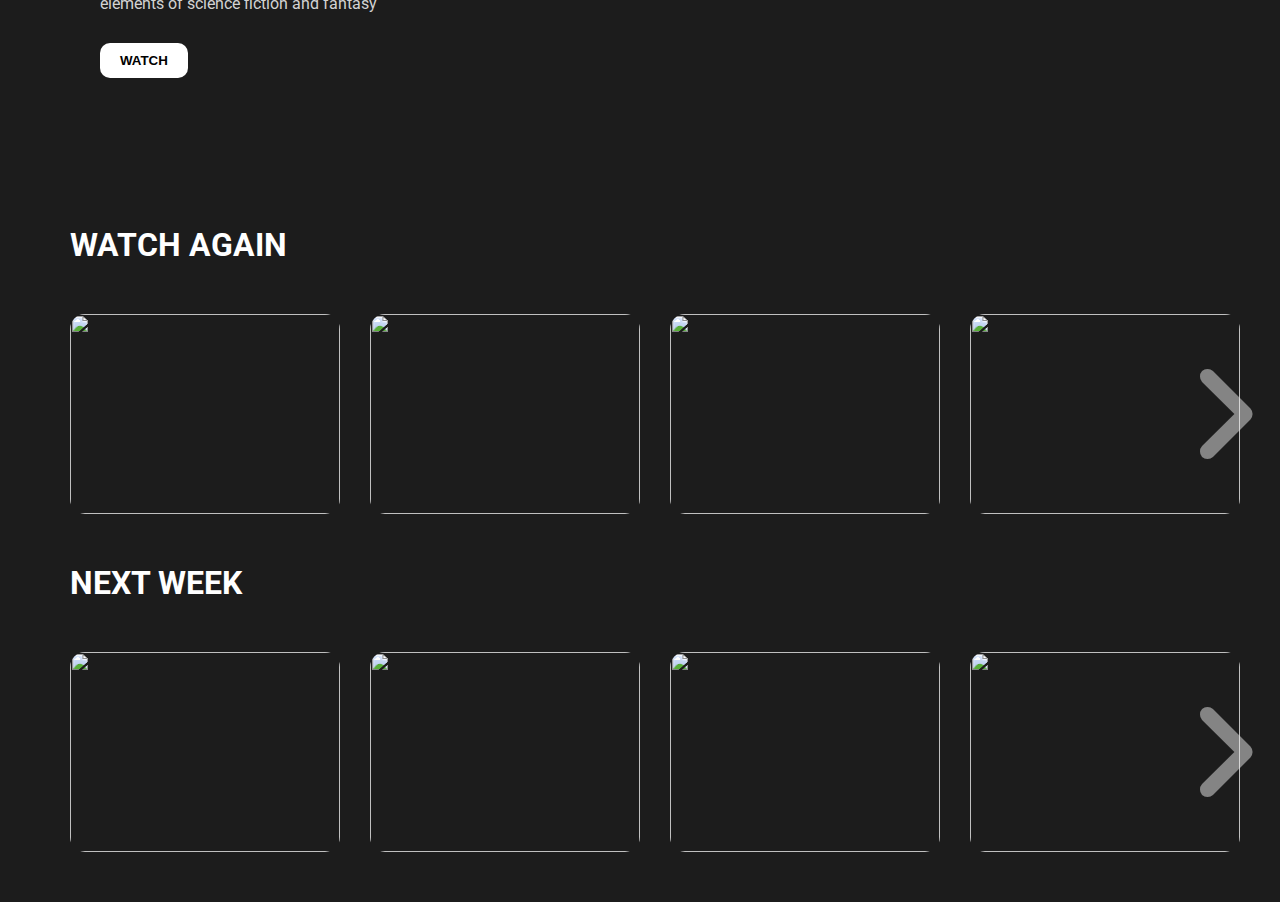
==== commit b2268d94: "Add files via upload" ====
--- a/index.html
+++ b/index.html
@@ -28,7 +28,7 @@
                 <img class="profile-picture" src="img/profile.png" alt="" >
                 <div class="profile-text-container">
                     <span class="profile-text">
-                        <a href="profile.html" style="color: white;" class="login">Profile</a>
+                        <a href="profile.html" style="color: white;" class="profile"> Profile </a>
                     </span>
                     <i class="fa-solid fa-caret-down"></i>
                 </div>
@@ -60,7 +60,7 @@
             <p class="featured-desc">Deadpool tells the origin story of former Special Forces operative turned mercenary Wade Wilson, who after being subjected to a rogue experiment that leaves him with accelerated healing powers, adopts the alter ego Deadpool. Armed with his new abilities and a dark, twisted sense of humor, Deadpool hunts down the man who nearly destroyed his life.</p>
             <button class="featured-button">WATCH</button>
             </div>
-            
+
             <div class="movie-list-container">
                 <h1 class="movie-list-title">NEW RELEASES</h1>
                 <div class="movie-list-wrapper">
@@ -69,7 +69,7 @@
                             <img class="movie-list-item-img" src="img/Rick And Morty.jpg" alt="">
                             <span class="movie-list-item-title">Rick and Morty</span>
                             <p class="movie-list-item-desc">An animated series on adult-swim about the infinite adventures of Rick, a genius alcoholic and careless scientist, with his grandson Morty, a 14 year-old anxious boy who is not so smart. Together, they explore the infinite universes; causing mayhem and running into trouble. </p>
-                            <button class="movie-list-item-button">WATCH</button> 
+                            <button class="movie-list-item-button"> <a href="rick.and.morty.html" style="color: white;" class="profile"> WATCH </a></button> 
                         </div>
 
                         <div class="movie-list-item">
--- a/style.css
+++ b/style.css
@@ -62,6 +62,15 @@
     height: 32px;
     border-radius: 50%;
     object-fit: cover;
+}
+
+.profile{
+    font-weight: bold;
+    color: black;
+    font-style: 'Roboto', sans-serif;
+    font-family: Arial, Helvetica, sans-serif;
+    text-decoration: none;
+    vertical-align: baseline;
 }
 
 .toggle{
@@ -192,6 +201,11 @@
     height: 200px;
     object-fit: cover;
     border-radius: 15px;
+    filter: grayscale(0%);
+}
+
+.movie-list-item-img:hover{
+    filter: grayscale(100%);
 }
 
 .movie-list-item-title{
@@ -203,6 +217,7 @@
     left: 20px;
     opacity: 0;
     transition: 1s all ease-in-out;
+    filter: grayscale(0%);
 }
 
 .movie-list-item-desc{
@@ -293,4 +308,4 @@
      .menu-container{
          display: none;
      }
- }+ }
